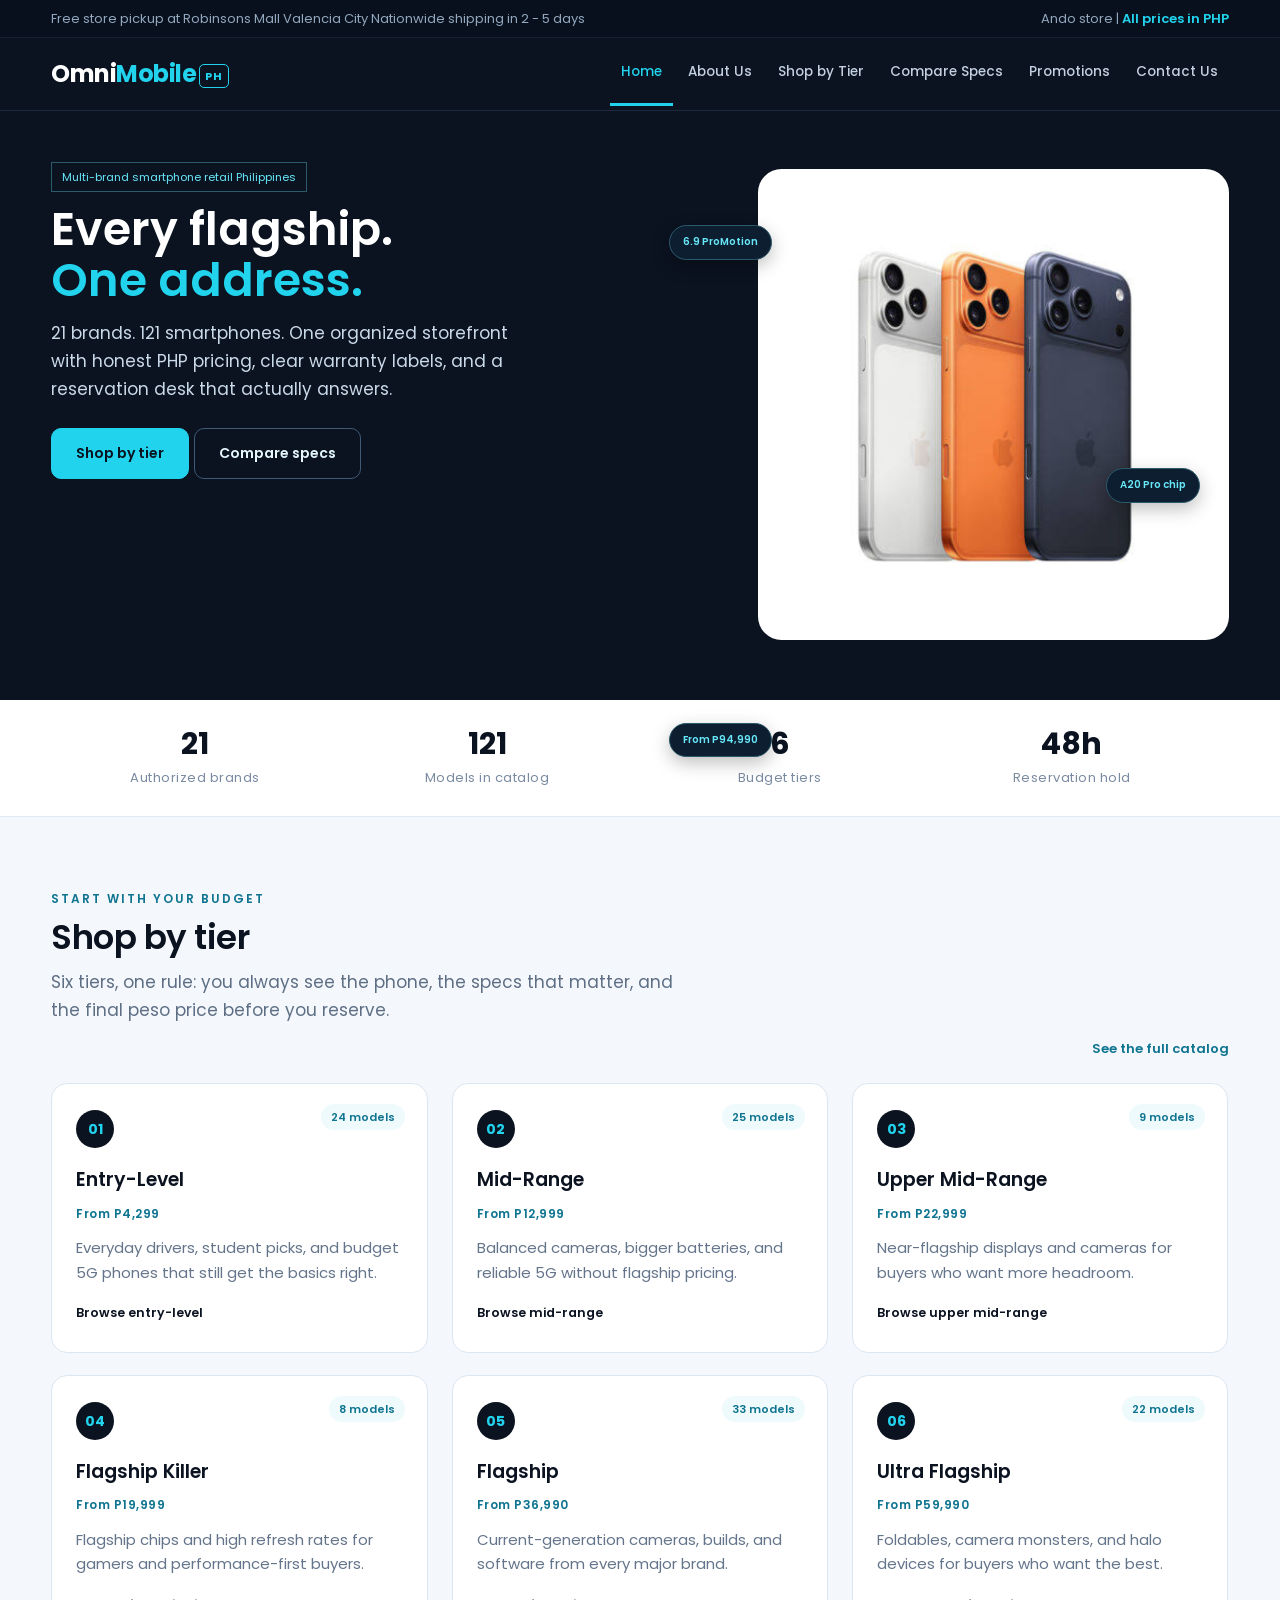
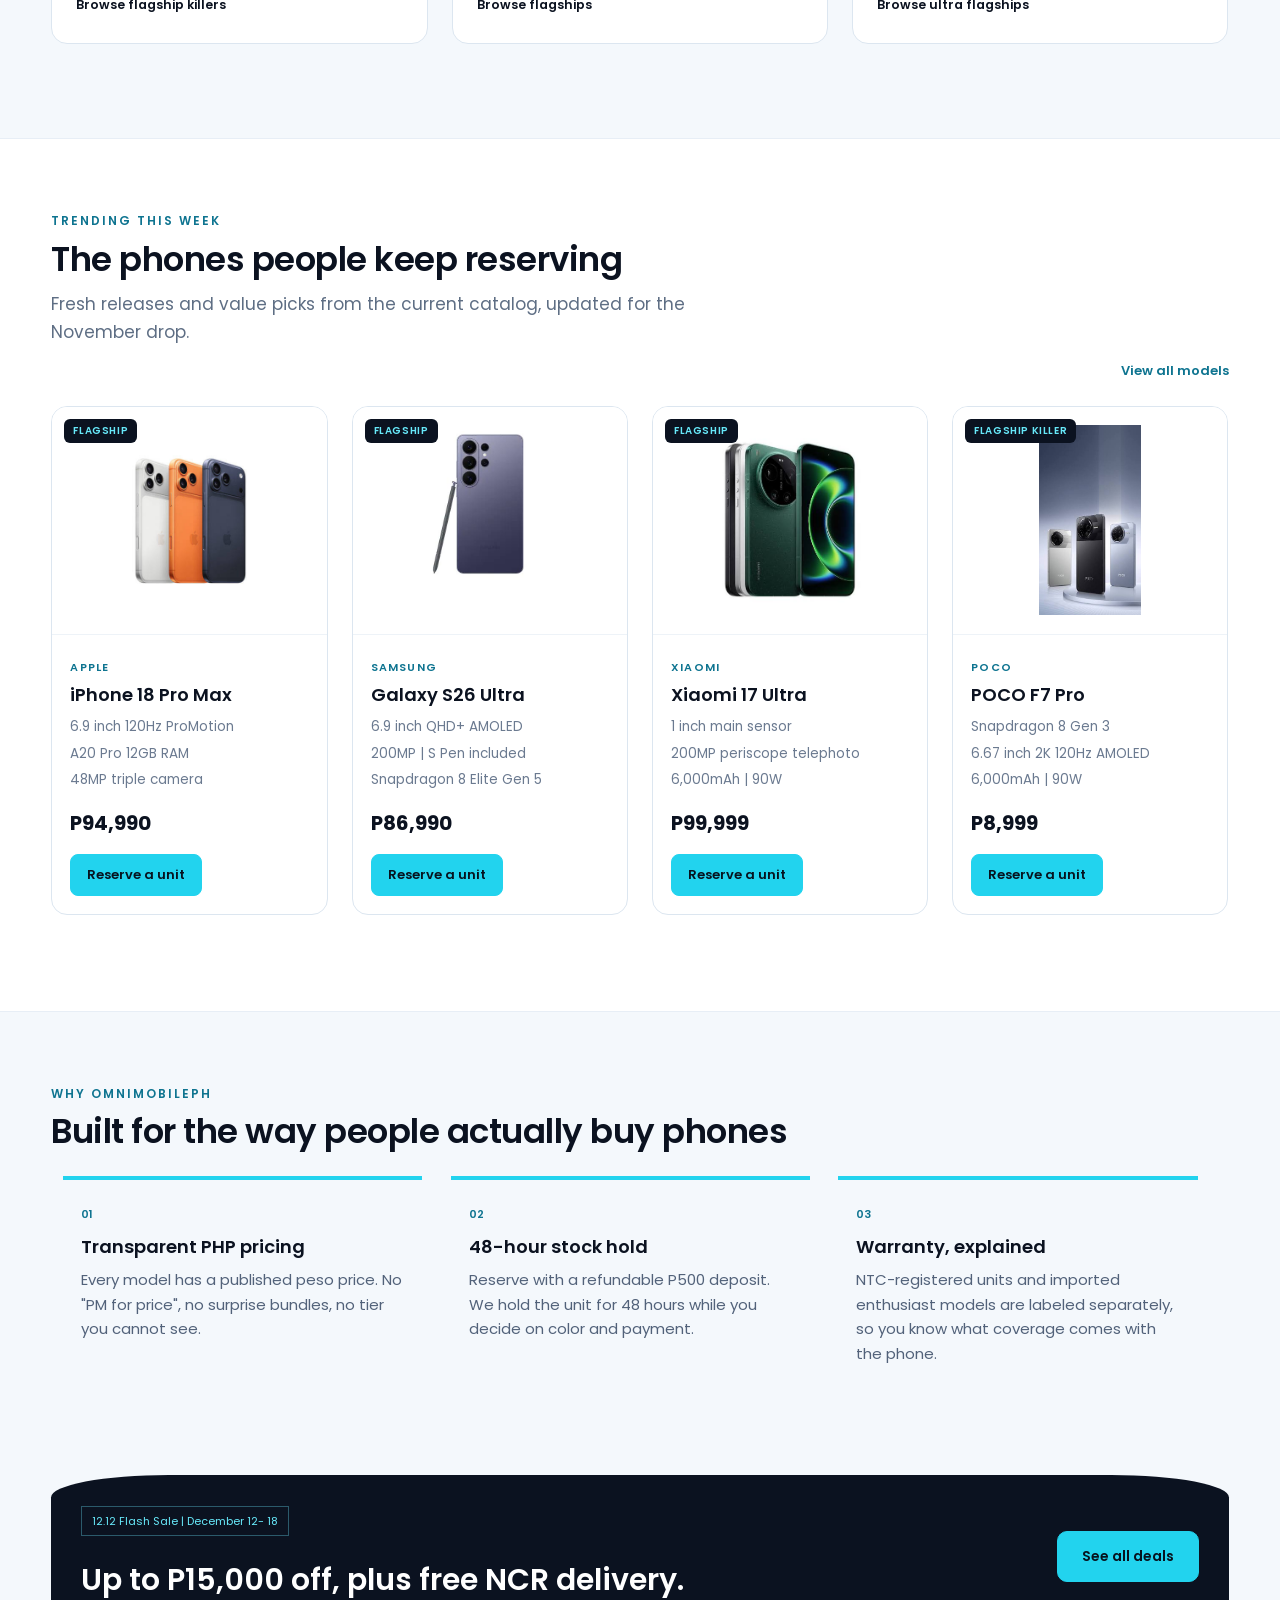
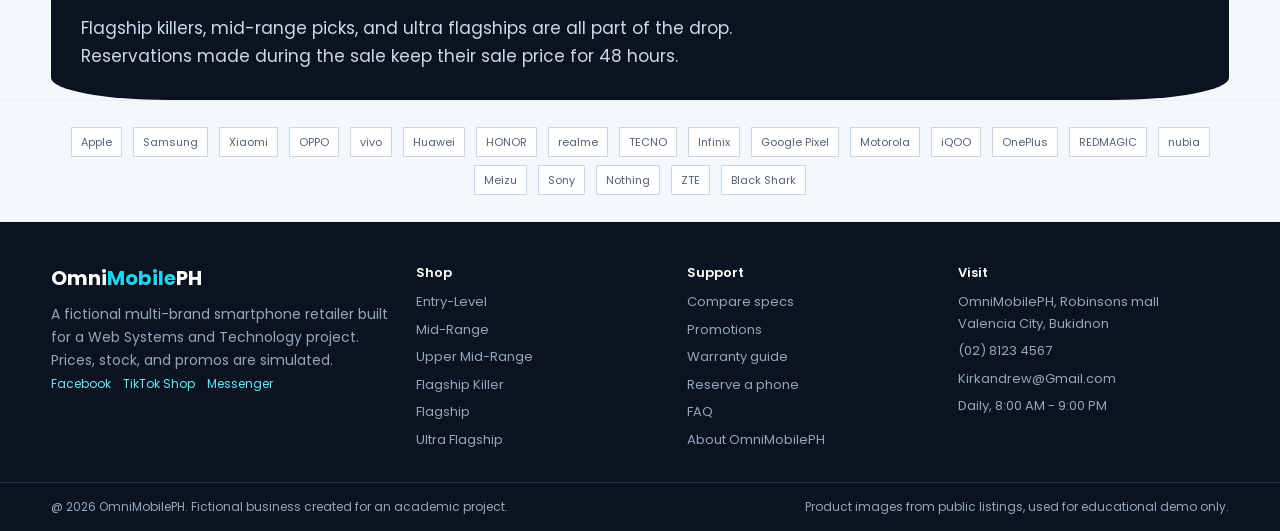
==== index.html @ 1a7b3cf6 "9th commit" ====
<!DOCTYPE html>
<html lang="en">
<head>
    <meta charset="utf-8">
    <meta name="viewport" content="width=device-width, initial-scale=1.0">
    <title>OmniMobilePH | Every flagship. One address.</title>
    <link rel="preconnect" href="https://fonts.googleapis.com">
    <link rel="preconnect" href="https://fonts.gstatic.com" crossorigin>
    <link rel="stylesheet" href="https://fonts.googleapis.com/css2?family=Poppins:wght@400;500;600;700&display=swap">
    <link rel="stylesheet" href="css/styles.css">
</head>
</html>

<div class="topbar">
    <div class ="container clearfix">
        <span class="left">Free store pickup at Robinsons Mall Valencia City Nationwide shipping in 2 - 5 days</span>
        <span class="right">Ando store | <strong>All prices in PHP</strong></span>
    </div>
</div>

<header class="site-header">
    <div class="container clearfix">
        <a class="logo" href="index.html">Omni<span class="omni">Mobile</span><span class="ph">PH</span></a>
        <nav class="main-nav">
            <a class="active" href="index.html">Home</a>
            <a href="about.html">About Us</a>
            <a href="shop.html">Shop by Tier</a>
            <a href="compare.html">Compare Specs</a>
            <a href="promotions.html">Promotions</a>
            <a href="contact.html">Contact Us</a>
        </nav>
    </div>
</header>

<main>
    <!-- hero -->
    <section class="hero">
        <div class="container clearfix">
            <div class="hero-copy">
                <span class="eyebrow">Multi-brand smartphone retail Philippines</span>
                <h1>Every flagship.<br><span>One address.</span></h1>
                <p>
                    21 brands. 121 smartphones. One organized storefront with honest PHP pricing,
                    clear warranty labels, and a reservation desk that actually answers.
                </p>
                <div class="hero-actions">
                    <a class="btn" href="shop.html">Shop by tier</a>
                    <a class="btn btn-ghost" href="compare.html">Compare specs</a>
                </div>
            </div>
            <div class="hero-visual">
                <span class="spec-pill pill-1">6.9 ProMotion</span>
                <span class="spec-pill pill-2">A20 Pro chip</span>
                <span class="spec-pill pill-3">From P94,990</span>
                <img src="images/iphone-18-pro-max.jpg" alt="iPhone 18 Pro Max in silver, cosmic orange, and deep blue">
            </div>
        </div>
    </section>
    <!-- stats-->
    <div class="stats">
        <div class="container clearfix">
            <div class="stat"><strong>21</strong><span>Authorized brands</span></div>
            <div class="stat"><strong>121</strong><span>Models in catalog</span></div>
            <div class="stat"><strong>6</strong><span>Budget tiers</span></div>
            <div class="stat"><strong>48h</strong><span>Reservation hold</span></div>
        </div>
    </div>

    <!--section-->
    <section class="section">
        <div class="container">
            <div class="section-head clearfix">
                <span class="kicker">Start with your budget</span>
                <h2>Shop by tier</h2>
                <p>Six tiers, one rule: you always see the phone, the specs that matter, and the final peso price before you reserve.</p>
                <a class="head-link" href="shop.html">See the full catalog</a>
            </div>

            <div class="tier-grid">
                <div class="tier-card">
                    <span class="tier-count">24 models</span>
                    <span class="tier-dot">01</span>
                    <h3>Entry-Level</h3>
                    <span class="tier-range">From P4,299</span>
                    <p>Everyday drivers, student picks, and budget 5G phones that still get the basics right.</p>
                    <a class="tier-link" href="shop.html#entry">Browse entry-level</a>
                </div>
                <div class="tier-card">
                    <span class="tier-count">25 models</span>
                    <span class="tier-dot">02</span>
                    <h3>Mid-Range</h3>
                    <span class="tier-range">From P12,999</span>
                    <p>Balanced cameras, bigger batteries, and reliable 5G without flagship pricing.</p>
                    <a class="tier-link" href="shop.html#mid">Browse mid-range</a>
                </div>
                <div class="tier-card">
                    <span class="tier-count">9 models</span>
                    <span class="tier-dot">03</span>
                    <h3>Upper Mid-Range</h3>
                    <span class="tier-range">From P22,999</span>
                    <p>Near-flagship displays and cameras for buyers who want more headroom.</p>
                    <a class="tier-link" href="shop.html#upper">Browse upper mid-range</a>
                </div>
                <div class="tier-card">
                    <span class="tier-count">8 models</span>
                    <span class="tier-dot">04</span>
                    <h3>Flagship Killer</h3>
                    <span class="tier-range">From P19,999</span>
                    <p>Flagship chips and high refresh rates for gamers and performance-first buyers.</p>
                    <a class="tier-link" href="shop.html#killer">Browse flagship killers</a>
                </div>
                <div class="tier-card">
                    <span class="tier-count">33 models</span>
                    <span class="tier-dot">05</span>
                    <h3>Flagship</h3>
                    <span class="tier-range">From P36,990</span>
                    <p>Current-generation cameras, builds, and software from every major brand.</p>
                    <a class="tier-link" href="shop.html#flagship">Browse flagships</a>
                </div>
                <div class="tier-card">
                    <span class="tier-count">22 models</span>
                    <span class="tier-dot">06</span>
                    <h3>Ultra Flagship</h3>
                    <span class="tier-range">From P59,990</span>
                    <p>Foldables, camera monsters, and halo devices for buyers who want the best.</p>
                    <a class="tier-link" href="shop.html#ultra">Browse ultra flagships</a>
                </div>
            </div>
        </div>
    </section>
    <!--phones-->
    <section class="section section-alt">
        <div class="container">
            <div class="section-head clearfix">
                <span class="kicker">Trending this week</span>
                <h2>The phones people keep reserving</h2>
                <p>Fresh releases and value picks from the current catalog, updated for the November drop.</p>
                <a class="head-link" href="shop.html">View all models</a>
            </div>

            <div class="card-grid">
                <article class="phone-card">
                    <div class="phone-media">
                        <span class="badge">Flagship</span>
                        <img src="images/iphone-18-pro-max.jpg" alt="iPhone 18 Pro Max">
                    </div>
                    <div class="phone-body">
                        <span class="brand">Apple</span>
                        <h3>iPhone 18 Pro Max</h3>
                        <ul class="mini-specs">
                            <li>6.9 inch 120Hz ProMotion</li>
                            <li>A20 Pro 12GB RAM</li>
                            <li>48MP triple camera</li>
                        </ul>
                        <div class="price-row"><span class="price">P94,990</span></div>
                        <a class="btn btn-small" href="contact.html#reserve">Reserve a unit</a>
                    </div>
                </article>

                <article class="phone-card">
                    <div class="phone-media">
                        <span class="badge">Flagship</span>
                        <img src="images/galaxy-s26-ultra.jpg" alt="Samsung Galaxy S26 Ultra">
                    </div>
                    <div class="phone-body">
                        <span class="brand">Samsung</span>
                        <h3>Galaxy S26 Ultra</h3>
                        <ul class="mini-specs">
                            <li>6.9 inch QHD+ AMOLED</li>
                            <li>200MP | S Pen included</li>
                            <li>Snapdragon 8 Elite Gen 5</li>
                        </ul>
                        <div class="price-row"><span class="price">P86,990</span></div>
                        <a class="btn btn-small" href="contact.html#reserve">Reserve a unit</a>
                    </div>
                </article>

                <article class="phone-card">
                    <div class="phone-media">
                        <span class="badge">Flagship</span>
                        <img src="images/xiaomi-17-ultra.jpg" alt="Xiaomi 17 Ultra">
                    </div>
                    <div class="phone-body">
                        <span class="brand">Xiaomi</span>
                        <h3>Xiaomi 17 Ultra</h3>
                        <ul class="mini-specs">
                            <li>1 inch main sensor</li>
                            <li>200MP periscope telephoto</li>
                            <li>6,000mAh | 90W</li>
                        </ul>
                        <div class="price-row"><span class="price">P99,999</span></div>
                        <a class="btn btn-small" href="contact.html#reserve">Reserve a unit</a>
                    </div>
                </article>

                <article class="phone-card">
                    <div class="phone-media">
                        <span class="badge">Flagship Killer</span>
                        <img src="images/poco-f7-pro.jpg" alt="POCO F7 Pro">
                    </div>
                    <div class="phone-body">
                        <span class="brand">POCO</span>
                        <h3>POCO F7 Pro</h3>
                        <ul class="mini-specs">
                            <li>Snapdragon 8 Gen 3</li>
                            <li>6.67 inch 2K 120Hz AMOLED</li>
                            <li>6,000mAh | 90W</li>
                        </ul>
                        <div class="price-row"><span class="price">P8,999</span></div>
                        <a class="btn btn-small" href="contact.html#reserve">Reserve a unit</a>
                    </div>
                </article>
            </div>
        </div>
    </section>
    <!--why omni mobile-->
    <section class="section">
        <div class="container">
            <div class="section-head">
                <span class="kicker">Why OmniMobilePH</span>
                <h2>Built for the way people actually buy phones</h2>
            </div>
            <div class="clearfix">
                <div class="feature">
                    <span class="feature-num">01</span>
                    <h3>Transparent PHP pricing</h3>
                    <p>Every model has a published peso price. No "PM for price", no surprise bundles, no tier you cannot see.</p>
                </div>
                <div class="feature">
                    <span class="feature-num">02</span>
                    <h3>48-hour stock hold</h3>
                    <p>Reserve with a refundable P500 deposit. We hold the unit for 48 hours while you decide on color and payment.</p>
                </div>
                <div class="feature">
                    <span class="feature-num">03</span>
                    <h3>Warranty, explained</h3>
                    <p>NTC-registered units and imported enthusiast models are labeled separately, so you know what coverage comes with the phone.</p>
                </div>
            </div>
        </div>
    </section>
    <section class="section-tight">
        <div class="container">
            <div class="promo-banner clearfix">
                <div class="promo-copy">
                    <span class="eyebrow">12.12 Flash Sale | December 12- 18</span>
                    <h2>Up to P15,000 off, plus free NCR delivery.</h2>
                    <p>Flagship killers, mid-range picks, and ultra flagships are all part of the drop. Reservations made during the sale keep their sale price for 48 hours.</p>
                </div>
                <div class="promo-action">
                    <a class="btn" href="promotions.html">See all deals</a>
                </div>
            </div>
        </div>
    </section>
    <!--brand-->
    <div class="brand-strip">
        <div class="container">
            <span class="chip">Apple</span>
            <span class="chip">Samsung</span>
            <span class="chip">Xiaomi</span>
            <span class="chip">OPPO</span>
            <span class="chip">vivo</span>
            <span class="chip">Huawei</span>
            <span class="chip">HONOR</span>
            <span class="chip">realme</span>
            <span class="chip">TECNO</span>
            <span class="chip">Infinix</span>
            <span class="chip">Google Pixel</span>
            <span class="chip">Motorola</span>
            <span class="chip">iQOO</span>
            <span class="chip">OnePlus</span>
            <span class="chip">REDMAGIC</span>
            <span class="chip">nubia</span>
            <span class="chip">Meizu</span>
            <span class="chip">Sony</span>
            <span class="chip">Nothing</span>
            <span class="chip">ZTE</span>
            <span class="chip">Black Shark</span>
        </div>
    </div>
</main>
<!--footer-->
<footer class="site-footer">
    <div class="container">
        <div class="footer-col brand-col">
            <a class="footer-logo" href="index.html">Omni<span>Mobile</span>PH</a>
            <p>A fictional multi-brand smartphone retailer built for a Web Systems and Technology project. Prices, stock, and promos are simulated.</p>
            <div class="footer-social">
                <a href="#">Facebook</a>
                <a href="#">TikTok Shop</a>
                <a href="#">Messenger</a>
            </div>
        </div>
        <div class="footer-col">
            <h4>Shop</h4>
            <div class="footer-links">
                <a href="shop.html#entry">Entry-Level</a>
                <a href="shop.html#mid">Mid-Range</a>
                <a href="shop.html#upper">Upper Mid-Range</a>
                <a href="shop.html#killer">Flagship Killer</a>
                <a href="shop.html#flagship">Flagship</a>
                <a href="shop.html#ultra">Ultra Flagship</a>
            </div>
        </div>
        <div class="footer-col">
            <h4>Support</h4>
            <div class="footer-links">
                <a href="compare.html">Compare specs</a>
                <a href="promotions.html">Promotions</a>
                <a href="promotions.html#warranty">Warranty guide</a>
                <a href="contact.html#reserve">Reserve a phone</a>
                <a href="contact.html#faq">FAQ</a>
                <a href="about.html">About OmniMobilePH</a>
            </div>
        </div>
        <div class="footer-col">
            <h4>Visit</h4>
            <div class="footer-links">
                <a href="contact.html">OmniMobilePH, Robinsons mall Valencia City, Bukidnon</a>
                <a href="tel:+639102644699">(02) 8123 4567</a>
                <a href="mailto:Kirkandrew@Gmail.com">Kirkandrew@Gmail.com</a>
                <a href="contact.html">Daily, 8:00 AM - 9:00 PM</a>
            </div>
        </div>
        <div class="clearfix"></div>
    </div>
    <div class="footer-bottom">
        <div class="container clearfix">
            <span class="left">@ 2026 OmniMobilePH. Fictional business created for an academic project.</span>
            <span class="right">Product images from public listings, used for educational demo only.</span>
        </div>
    </div>
</footer>

</body>
</html>
---- css/styles.css ----
* {
    margin: 0;
    padding: 0;
    box-sizing: border-box;
    font-family: "Poppins", "Segoe UI", Arial, sans-serif;
}


html {
    scroll-behavior: smooth;
}

body {
    font-family: "Times New Roman", Times, Georgia, serif;
    font-size: 17px;
    line-height: 1.65;
    color: #52627A;
    background-color: #F4F8FC;
}

h1, h2, h3, h4 {
    font-family: "Poppins", Arial, sans-serif;
}

a {
    color: #0E7490;
    text-decoration: none;
}

img {
    display: block;
    max-width: 100%;
}

a:hover {
    text-decoration: underline;
}

ul, ol {
    list-style-position: inside;
}


/*============= Topbar*/

.topbar {
    background-color: #07101C;
    color: #93A7BE;
    font-size: 13px;
    padding: 8px 0;
    border-bottom: 1px solid #142033;
}

.topbar .left {
    float: left;
}

.topbar .right {
    float: right;
}

.topbar strong {
    color: #22D3EE;
    font-weight: 600;
}

.container {
    width: 92%;
    max-width: 1180px;
    margin: 0 auto;
}

.clearfix::after {
    content: "";
    display: block;
    clear: both;
    height: 0;
}

/*=========== Header*/
.site-header {
    background-color: #0B1220;
    border-bottom: 1px solid #1C2A3E;
    position: sticky;
    top: 0;
    z-index: 100;
}

.logo {
    float: left;
    padding: 16px 0;
    font-size: 24px;
    font-weight: 700;
    letter-spacing: -0.5px;
    color: #FFFFFF;
}

.logo:hover {
    text-decoration: none;
}

.logo .omni {
    color: #22D3EE;
}

.logo .ph {
    display: inline-block;
    margin-left: 3px;
    padding: 2px 5px;
    border: 1px solid #22D3EE;
    border-radius: 5px;
    color: #22D3EE;
    font-size: 11px;
    vertical-align: middle;
    letter-spacing: 1px;
}

.main-nav {
    float: right;
    font-size: 13.5px;
    font-weight: 500;
}

.main-nav a {
    display: inline-block;
    padding: 23px 11px 19px;
    color: #C3D0E0;
    border-bottom: 3px solid transparent;
}

.main-nav a:hover {
    color: #22D3EE;
    border-bottom-color: #22D3EE;
    text-decoration: none;
}

.main-nav a.active {
    color: #22D3EE;
    border-bottom-color: #22D3EE;
}

/*============= Buttons*/
.btn {
    display: inline-block;
    padding: 13px 24px;
    background-color: #22D3EE;
    border: 1px solid #22D3EE;
    border-radius: 10px;
    color: #07131F;
    font-size: 14px;
    font-weight: 600;
}

.btn:hover {
    background-color: #67E8F9;
    border-color: #67E8F9;
    text-decoration: none;
}

.btn-ghost {
    background-color: transparent;
    border-color: #3E5A74;
    color: #E4F7FC;
}

.btn-ghost:hover {
    background-color: rgba(34, 211, 238, 0.12);
    border-color: #22D3EE;
    color: #FFFFFF;
}

.btn-small {
    padding: 9px 16px;
    font-size: 13px;
    border-radius: 8px;
}

.btn-block {
    display: block;
    text-align: center;
}
/*============= Hero*/

.hero {
    padding: 50px 0 60px;
    background-color: #0B1220;
    color: #C9D9E8;
}

.hero-copy {
    float: left;
    width: 54%;
}

.eyebrow {
    display: inline-block;
    margin-bottom: 12px;
    padding: 5px 10px;
    border: 1px solid #2B5A6B;
    color: #67E8F9;
    font-family: "Poppins", Arial, sans-serif;
    font-size: 11px;
}

.hero h1 {
    margin: 0 0 14px;
    color: #FFFFFF;
    font-size: 46px;
    font-weight: 600;
    line-height: 1.1;
}

.hero h1 span {
    color: #22D3EE;
}

.hero p {
    max-width: 480px;
    margin: 0 0 24px;
    color: #C9D9E8;
    font-size: 17px;
}

.hero-visual {
    float: right;
    width: 40%;
    text-align: center;
}

.spec-pill {
    position: absolute;
    z-index: 3;
    display: inline-block;
    margin: 0 3px 8px;
    padding: 8px 13px;
    border: 1px solid #2B5A6B;
    border-radius: 20px;
    background-color: #0E1E31;
    font-weight: 600;
    color: #67E8F9;
    font-family: "Poppins", Arial, sans-serif;
    font-size: 10px;
    white-space: nowrap;
    box-shadow: 0 6px 18px rgba(0, 0, 0, 0.25);
}

.pill-1 {
    top: 25%;
    left: 52%;
}

.pill-2 {
    top: 52%;
    right: 6%;
}

.pill-3 {
    bottom: 15%;
    left: 52%;
}

.hero-visual img {
    display: block;
    width: 100%;
    margin-top: 8px;
    background-color: #FFFFFF;
    border-radius: 5%
}

/*========Stats */

.stats {
    background-color: #FFFFFF;
    border-bottom: 1px solid #E1E9F2;
}

.stat {
    display: inline-block;
    width: 24.4%;
    padding: 26px 0;
    text-align: center;
    vertical-align: top;
}

.stat strong {
    display: block;
    color: #0B1220;
    font-size: 30px;
    font-weight: 700;
    line-height: 1.2;
}

.stat span {
    font-size: 13px;
    color: #7A8AA0;
    letter-spacing: 0.5px;
}

/* Tier cards */

.tier-grid {
    font-size: 0;
    margin: 0 -1%;
}

.tier-card {
    display: inline-block;
    width: 31.33%;
    margin: 0 1% 22px;
    padding: 26px 24px;
    border: 1px solid #DCE6F0;
    border-radius: 16px;
    background-color: #FFFFFF;
    vertical-align: top;
    font-size: 16px;
    position: relative;
}

.tier-card:hover {
    border-color: #22D3EE;
    box-shadow: 0 14px 30px rgba(11, 18, 32, 0.08);
}

.tier-card .tier-count {
    position: absolute;
    top: 20px;
    right: 22px;
    padding: 4px 10px;
    border-radius: 20px;
    background-color: #EFFAFC;
    color: #0E7490;
    font-family: "Poppins", Arial, sans-serif;
    font-size: 11px;
    font-weight: 600;
}

.tier-card .tier-dot {
    display: inline-block;
    width: 38px;
    height: 38px;
    margin-bottom: 16px;
    border-radius: 50%;
    background-color: #0B1220;
    color: #22D3EE;
    font-family: "Poppins", Arial, sans-serif;
    font-size: 14px;
    font-weight: 700;
    line-height: 38px;
    text-align: center;
}

.tier-card h3 {
    color: #0B1220;
    font-size: 19px;
    font-weight: 600;
    margin-bottom: 4px;
}

.tier-card .tier-range {
    color: #0E7490;
    font-size: 12px;
    font-weight: 600;
    letter-spacing: 0.5px;
}

.tier-card p {
    margin: 10px 0 14px;
    font-size: 15px;
    color: #64748B;
}

.tier-card .tier-link {
    font-family: "Poppins", Arial, sans-serif;
    font-size: 12.5px;
    font-weight: 600;
    color: #0B1220;
}

.tier-card .tier-link:hover {
    color: #0E7490;
}


/* Sections */

.section {
    padding: 72px 0;
}

.section-alt {
    background-color: #FFFFFF;
    border-top: 1px solid #E7EEF6;
    border-bottom: 1px solid #E7EEF6;
}

.section-head {
    margin-bottom: 24px;
}

.kicker {
    display: block;
    margin-bottom: 8px;
    color: #0E7490;
    font-size: 12px;
    font-weight: 600;
    letter-spacing: 2px;
    text-transform: uppercase;
}

.section-head h2 {
    color: #0B1220;
    font-size: 34px;
    font-weight: 600;
    line-height: 1.2;
    letter-spacing: -0.5px;
}

.section-head p {
    max-width: 640px;
    margin-top: 10px;
    color: #5E6E84;
}

.section-head .head-link {
    float: right;
    margin-top: 14px;
    font-family: "Poppins", Arial, sans-serif;
    font-size: 13px;
    font-weight: 600;
}

/*====== Phone Cards*/

.card-grid {
    font-size: 0;
    margin: 0 -1%;
}

.phone-card:hover {
    border-color: #22D3EE;
    box-shadow: 0 16px 32px rgba(11, 18, 32, 0.09);
}

.phone-card {
    display: inline-block;
    width: 23%;
    margin: 0 1% 24px;
    border: 1px solid #DCE6F0;
    border-radius: 16px;
    background-color: #FFFFFF;
    vertical-align: top;
    font-size: 16px;
    overflow: hidden;
}

.phone-media {
    position: relative;
    height: 228px;
    padding: 18px;
    border-bottom: 1px solid #EEF3F8;
    background-color: #FFFFFF;
    text-align: center;
}

.phone-media img {
    width: auto;
    max-width: 100%;
    max-height: 190px;
    margin: 0 auto;
}

.badge {
    position: absolute;
    top: 12px;
    left: 12px;
    padding: 4px 9px;
    border-radius: 6px;
    background-color: #0B1220;
    color: #67E8F9;
    font-size: 10px;
    font-weight: 600;
    letter-spacing: 0.6px;
    text-transform: uppercase;
}

.phone-body {
    padding: 18px;
}

.phone-body .brand {
    color: #0E7490;
    font-size: 11px;
    font-weight: 600;
    letter-spacing: 1.2px;
    text-transform: uppercase;
}

.phone-body h3 {
    margin: 4px 0 8px;
    color: #0B1220;
    font-size: 18px;
    font-weight: 600;
    line-height: 1.3;
}

.mini-specs {
    margin-bottom: 14px;
    list-style: none;
    font-size: 13.5px;
    color: #6B7A90;
}

.mini-specs li {
    padding: 2px 0;
}

.price-row {
    margin-bottom: 14px;
}

.price {
    color: #0B1220;
    font-size: 20px;
    font-weight: 700;
}

.old-price {
    margin-left: 6px;
    color: #97A5B7;
    font-family: "Poppins", Arial, sans-serif;
    font-size: 13px;
    text-decoration: line-through;
}

.shop-grid .phone-card {
    width: 31.33%;
}

/* Features */

.feature {
    display: inline-block;
    width: 30.5%;
    margin: 0 1% 18px;
    padding: 18px;
    border-top: 4px solid #22D3EE;
    background-color: #F4F8FC;
    vertical-align: top;
}

.feature-num {
    color: #0E7490;
    font-family: "Poppins", Arial, sans-serif;
    font-size: 11px;
    font-weight: 600;
}

.feature h3 {
    margin: 6px 0;
    color: #0B1220;
    font-size: 18px;
    font-weight: 600;
}

.feature p {
    margin: 0;
    color: #52627A;
    font-size: 15px;
}

/* Promo banner */

.promo-banner {
    padding: 30px;
    background-color: #0B1220;
    color: #C9D9E8;
    border-radius: 10%;
}

.promo-copy {
    float: left;
    width: 68%;
}

.promo-copy h2 {
    margin: 8px 0;
    color: #FFFFFF;
    font-size: 30px;
    font-weight: 600;
}

.promo-copy p {
    margin: 0;
    color: #C9D9E8;
}

.promo-action {
    float: right;
    width: 28%;
    padding-top: 26px;
    text-align: right;
}

/* Brand strip */

.brand-strip {
    padding: 22px 0;
    background-color: #F4F8FC;
    border-top: 1px solid #E7EEF6;
    border-bottom: 1px solid #E7EEF6;
    text-align: center;
}

.chip {
    display: inline-block;
    margin: 4px 3px;
    padding: 5px 9px;
    border: 1px solid #C9D6E4;
    background-color: #FFFFFF;
    color: #52627A;
    font-family: "Poppins", Arial, sans-serif;
    font-size: 11px;
}

/* Footer */

.site-footer {
    padding-top: 40px;
    background-color: #0B1220;
    color: #93A7BE;
    font-size: 14px;
}

.footer-col {
    float: left;
    width: 23%;
    padding-right: 20px;
    margin-bottom: 26px;
}

.footer-col.brand-col {
    width: 31%;
}

.footer-logo {
    display: inline-block;
    margin-bottom: 8px;
    color: #FFFFFF;
    font-family: "Poppins", Arial, sans-serif;
    font-size: 20px;
    font-weight: 700;
}

.footer-logo span {
    color: #22D3EE;
}

.footer-col h4 {
    margin: 0 0 8px;
    color: #FFFFFF;
    font-size: 13px;
    font-weight: 600;
}

.footer-links a {
    display: block;
    margin-bottom: 6px;
    color: #93A7BE;
    font-size: 13px;
}

.footer-links a:hover {
    color: #22D3EE;
}

.footer-social a {
    display: inline-block;
    margin-right: 8px;
    color: #67E8F9;
    font-size: 12px;
}

.footer-social a:hover {
    color: #22D3EE;
}

.footer-bottom {
    clear: both;
    padding: 14px 0;
    border-top: 1px solid #22344A;
    font-size: 12px;
}

.footer-bottom .left {
    float: left;
}

.footer-bottom .right {
    float: right;
}
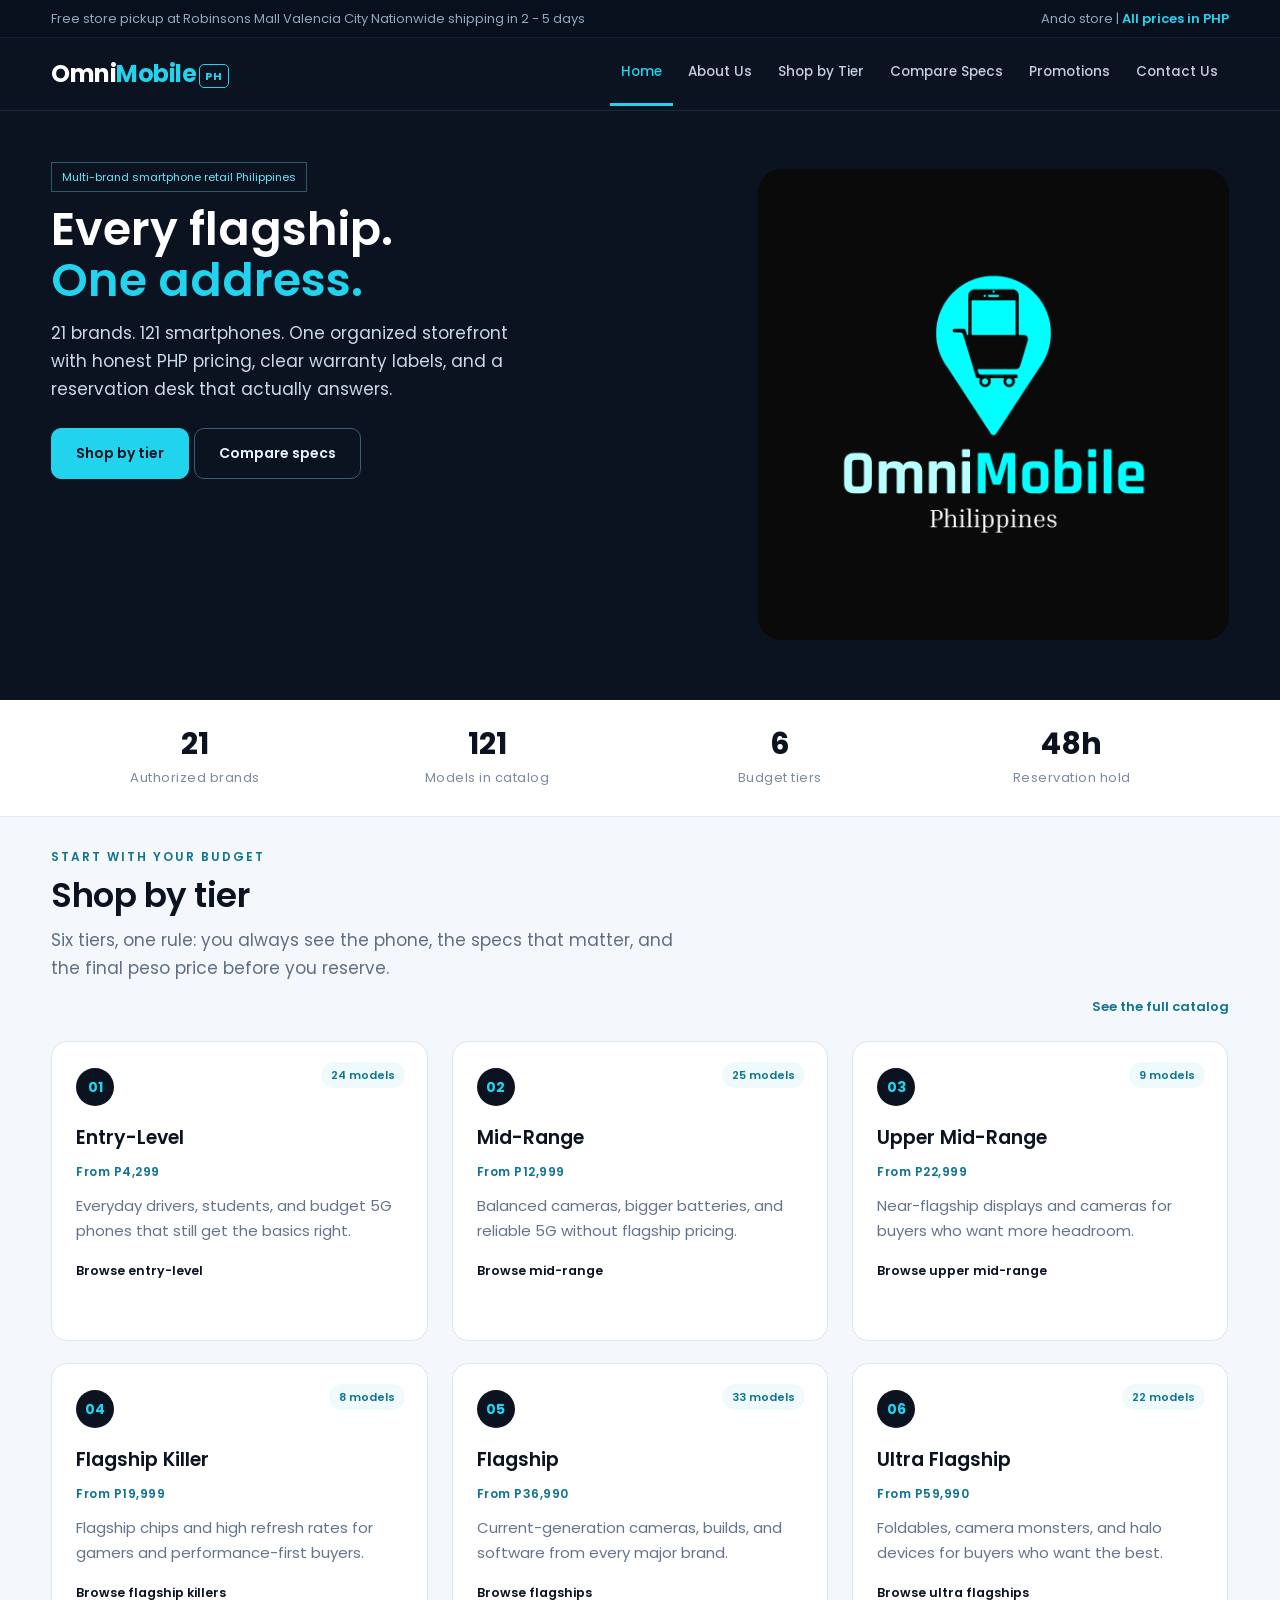
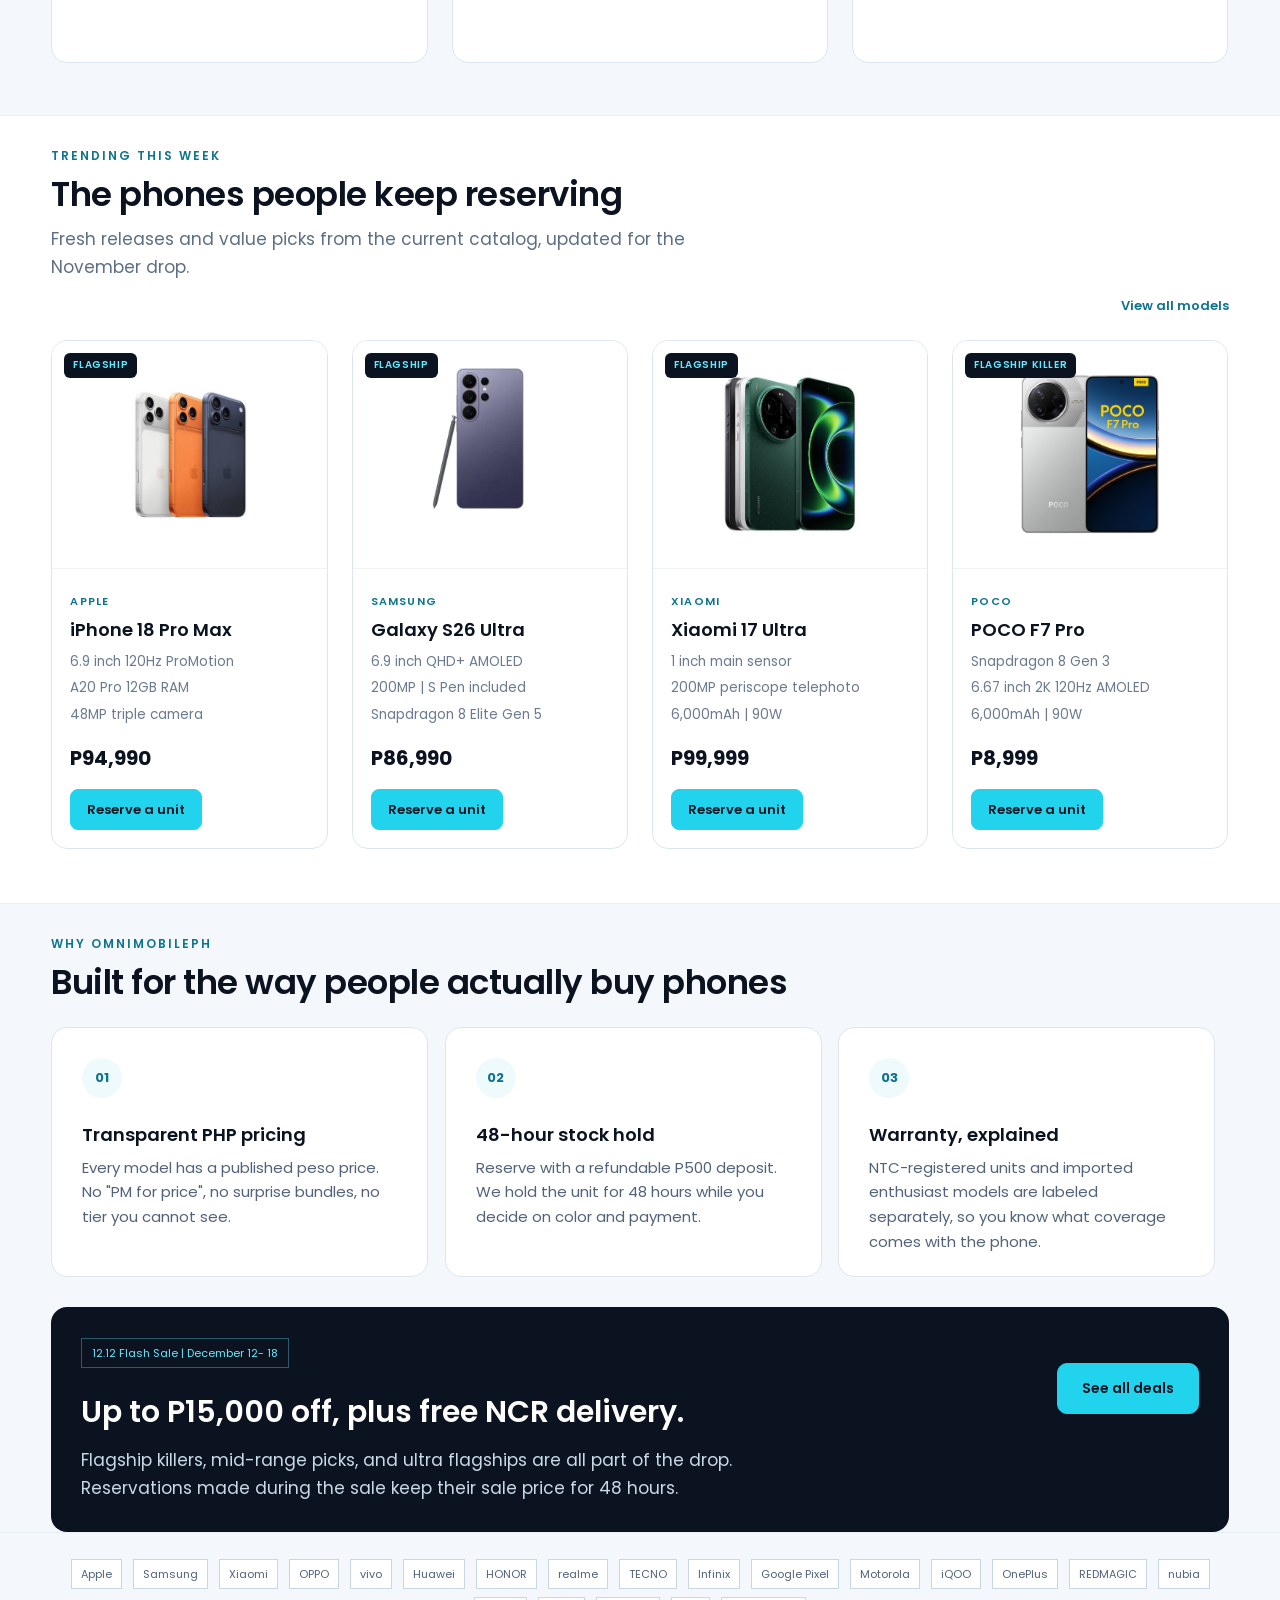
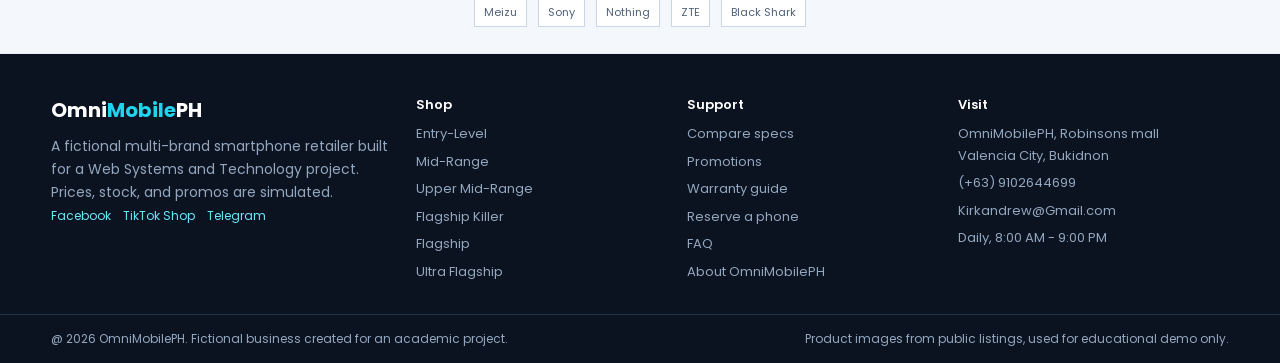
==== commit d6b2d46f: "12th commit (POLISH, ADD ONS, @MEDIA)" ====
--- a/index.html
+++ b/index.html
@@ -11,12 +11,16 @@
 </head>
 </html>
 
+<!--tobar-->
+
 <div class="topbar">
     <div class ="container clearfix">
         <span class="left">Free store pickup at Robinsons Mall Valencia City Nationwide shipping in 2 - 5 days</span>
         <span class="right">Ando store | <strong>All prices in PHP</strong></span>
     </div>
 </div>
+
+<!--header nav-->
 
 <header class="site-header">
     <div class="container clearfix">
@@ -49,10 +53,7 @@
                 </div>
             </div>
             <div class="hero-visual">
-                <span class="spec-pill pill-1">6.9 ProMotion</span>
-                <span class="spec-pill pill-2">A20 Pro chip</span>
-                <span class="spec-pill pill-3">From P94,990</span>
-                <img src="images/iphone-18-pro-max.jpg" alt="iPhone 18 Pro Max in silver, cosmic orange, and deep blue">
+                <img src="images/Smarthphone-Hub.png" alt="iPhone 18 Pro Max in silver, cosmic orange, and deep blue">
             </div>
         </div>
     </section>
@@ -82,7 +83,7 @@
                     <span class="tier-dot">01</span>
                     <h3>Entry-Level</h3>
                     <span class="tier-range">From P4,299</span>
-                    <p>Everyday drivers, student picks, and budget 5G phones that still get the basics right.</p>
+                    <p>Everyday drivers, students, and budget 5G phones that still get the basics right.</p>
                     <a class="tier-link" href="shop.html#entry">Browse entry-level</a>
                 </div>
                 <div class="tier-card">
@@ -196,7 +197,7 @@
                 <article class="phone-card">
                     <div class="phone-media">
                         <span class="badge">Flagship Killer</span>
-                        <img src="images/poco-f7-pro.jpg" alt="POCO F7 Pro">
+                        <img src="images/poco-f7-pro.png" alt="POCO F7 Pro">
                     </div>
                     <div class="phone-body">
                         <span class="brand">POCO</span>
@@ -213,7 +214,7 @@
             </div>
         </div>
     </section>
-    <!--why omni mobile-->
+    <!--why omni mobile??-->
     <section class="section">
         <div class="container">
             <div class="section-head">
@@ -253,7 +254,7 @@
             </div>
         </div>
     </section>
-    <!--brand-->
+    <!--phone brand-->
     <div class="brand-strip">
         <div class="container">
             <span class="chip">Apple</span>
@@ -287,9 +288,9 @@
             <a class="footer-logo" href="index.html">Omni<span>Mobile</span>PH</a>
             <p>A fictional multi-brand smartphone retailer built for a Web Systems and Technology project. Prices, stock, and promos are simulated.</p>
             <div class="footer-social">
-                <a href="#">Facebook</a>
-                <a href="#">TikTok Shop</a>
-                <a href="#">Messenger</a>
+                <a href="https://www.facebook.com/ryukirk18">Facebook</a>
+                <a href="https://www.tiktok.com/@ryu.kirky">TikTok Shop</a>
+                <a href="https://t.me/ryukirkk">Telegram</a>
             </div>
         </div>
         <div class="footer-col">
@@ -318,7 +319,7 @@
             <h4>Visit</h4>
             <div class="footer-links">
                 <a href="contact.html">OmniMobilePH, Robinsons mall Valencia City, Bukidnon</a>
-                <a href="tel:+639102644699">(02) 8123 4567</a>
+                <a href="tel:+639102644699">(+63) 9102644699</a>
                 <a href="mailto:Kirkandrew@Gmail.com">Kirkandrew@Gmail.com</a>
                 <a href="contact.html">Daily, 8:00 AM - 9:00 PM</a>
             </div>
--- a/css/styles.css
+++ b/css/styles.css
@@ -175,10 +175,6 @@
     border-radius: 8px;
 }
 
-.btn-block {
-    display: block;
-    text-align: center;
-}
 /*============= Hero*/
 
 .hero {
@@ -198,7 +194,6 @@
     padding: 5px 10px;
     border: 1px solid #2B5A6B;
     color: #67E8F9;
-    font-family: "Poppins", Arial, sans-serif;
     font-size: 11px;
 }
 
@@ -217,7 +212,6 @@
 .hero p {
     max-width: 480px;
     margin: 0 0 24px;
-    color: #C9D9E8;
     font-size: 17px;
 }
 
@@ -225,38 +219,6 @@
     float: right;
     width: 40%;
     text-align: center;
-}
-
-.spec-pill {
-    position: absolute;
-    z-index: 3;
-    display: inline-block;
-    margin: 0 3px 8px;
-    padding: 8px 13px;
-    border: 1px solid #2B5A6B;
-    border-radius: 20px;
-    background-color: #0E1E31;
-    font-weight: 600;
-    color: #67E8F9;
-    font-family: "Poppins", Arial, sans-serif;
-    font-size: 10px;
-    white-space: nowrap;
-    box-shadow: 0 6px 18px rgba(0, 0, 0, 0.25);
-}
-
-.pill-1 {
-    top: 25%;
-    left: 52%;
-}
-
-.pill-2 {
-    top: 52%;
-    right: 6%;
-}
-
-.pill-3 {
-    bottom: 15%;
-    left: 52%;
 }
 
 .hero-visual img {
@@ -264,7 +226,7 @@
     width: 100%;
     margin-top: 8px;
     background-color: #FFFFFF;
-    border-radius: 5%
+    border-radius: 5%;
 }
 
 /*========Stats */
@@ -306,6 +268,7 @@
 .tier-card {
     display: inline-block;
     width: 31.33%;
+    height: 300px;
     margin: 0 1% 22px;
     padding: 26px 24px;
     border: 1px solid #DCE6F0;
@@ -329,7 +292,6 @@
     border-radius: 20px;
     background-color: #EFFAFC;
     color: #0E7490;
-    font-family: "Poppins", Arial, sans-serif;
     font-size: 11px;
     font-weight: 600;
 }
@@ -384,7 +346,7 @@
 /* Sections */
 
 .section {
-    padding: 72px 0;
+    padding: 30px 0;
 }
 
 .section-alt {
@@ -524,35 +486,34 @@
     font-weight: 700;
 }
 
-.old-price {
-    margin-left: 6px;
-    color: #97A5B7;
+/* Features */
+
+.feature {
+    display: inline-block;
+    width: 32%;
+    height: 250px;
+    margin-right: 1%;
+    padding: 30px;
+    border: 1px solid #DCE6F0;
+    border-radius: 16px;
+    background-color: #FFFFFF;
+    vertical-align: top;
+    font-size: 16px;
+}
+
+.feature .feature-num {
+    display: inline-block;
+    width: 40px;
+    height: 40px;
+    margin-bottom: 16px;
+    border-radius: 50%;
+    background-color: #EFFAFC;
+    color: #0E7490;
     font-family: "Poppins", Arial, sans-serif;
     font-size: 13px;
-    text-decoration: line-through;
-}
-
-.shop-grid .phone-card {
-    width: 31.33%;
-}
-
-/* Features */
-
-.feature {
-    display: inline-block;
-    width: 30.5%;
-    margin: 0 1% 18px;
-    padding: 18px;
-    border-top: 4px solid #22D3EE;
-    background-color: #F4F8FC;
-    vertical-align: top;
-}
-
-.feature-num {
-    color: #0E7490;
-    font-family: "Poppins", Arial, sans-serif;
-    font-size: 11px;
-    font-weight: 600;
+    font-weight: 700;
+    line-height: 40px;
+    text-align: center;
 }
 
 .feature h3 {
@@ -574,7 +535,7 @@
     padding: 30px;
     background-color: #0B1220;
     color: #C9D9E8;
-    border-radius: 10%;
+    border-radius: 16px;
 }
 
 .promo-copy {
@@ -591,7 +552,6 @@
 
 .promo-copy p {
     margin: 0;
-    color: #C9D9E8;
 }
 
 .promo-action {
@@ -618,7 +578,6 @@
     border: 1px solid #C9D6E4;
     background-color: #FFFFFF;
     color: #52627A;
-    font-family: "Poppins", Arial, sans-serif;
     font-size: 11px;
 }
 
@@ -669,7 +628,8 @@
     font-size: 13px;
 }
 
-.footer-links a:hover {
+.footer-links a:hover,
+.footer-social a:hover {
     color: #22D3EE;
 }
 
@@ -678,10 +638,6 @@
     margin-right: 8px;
     color: #67E8F9;
     font-size: 12px;
-}
-
-.footer-social a:hover {
-    color: #22D3EE;
 }
 
 .footer-bottom {
@@ -697,4 +653,63 @@
 
 .footer-bottom .right {
     float: right;
+}
+
+/* to make website responsive to all devices */
+@media (max-width: 800px) {
+    .topbar .left, .topbar .right, .logo, .main-nav,
+    .hero-copy, .hero-visual, .feature, .promo-copy, 
+    .promo-action, .footer-col, .footer-col.brand-col,
+    .footer-bottom .left, .footer-bottom .right {
+        float: none;
+        width: 100%;
+        text-align: left;
+    }
+
+    .topbar .right {
+        margin-top: 2px;
+    }
+
+    .logo {
+        text-align: center;
+    }
+
+    .main-nav {
+        text-align: center;
+    }
+
+    .main-nav a {
+        padding: 10px 6px;
+        font-size: 12px;
+    }
+
+    .hero h1 {
+        font-size: 34px;
+    }
+
+    .hero-visual {
+        margin-top: 22px;
+        text-align: center;
+    }
+
+    .stat {
+        float: left;
+        width: 50%;
+        padding: 10px 0;
+    }
+
+    .tier-card,
+    .phone-card {
+        width: 100%;
+        margin: 0 0 16px;
+    }
+
+    .promo-action {
+        padding-top: 10px;
+        text-align: left;
+    }
+
+    .footer-bottom .right {
+        margin-top: 6px;
+    }
 }
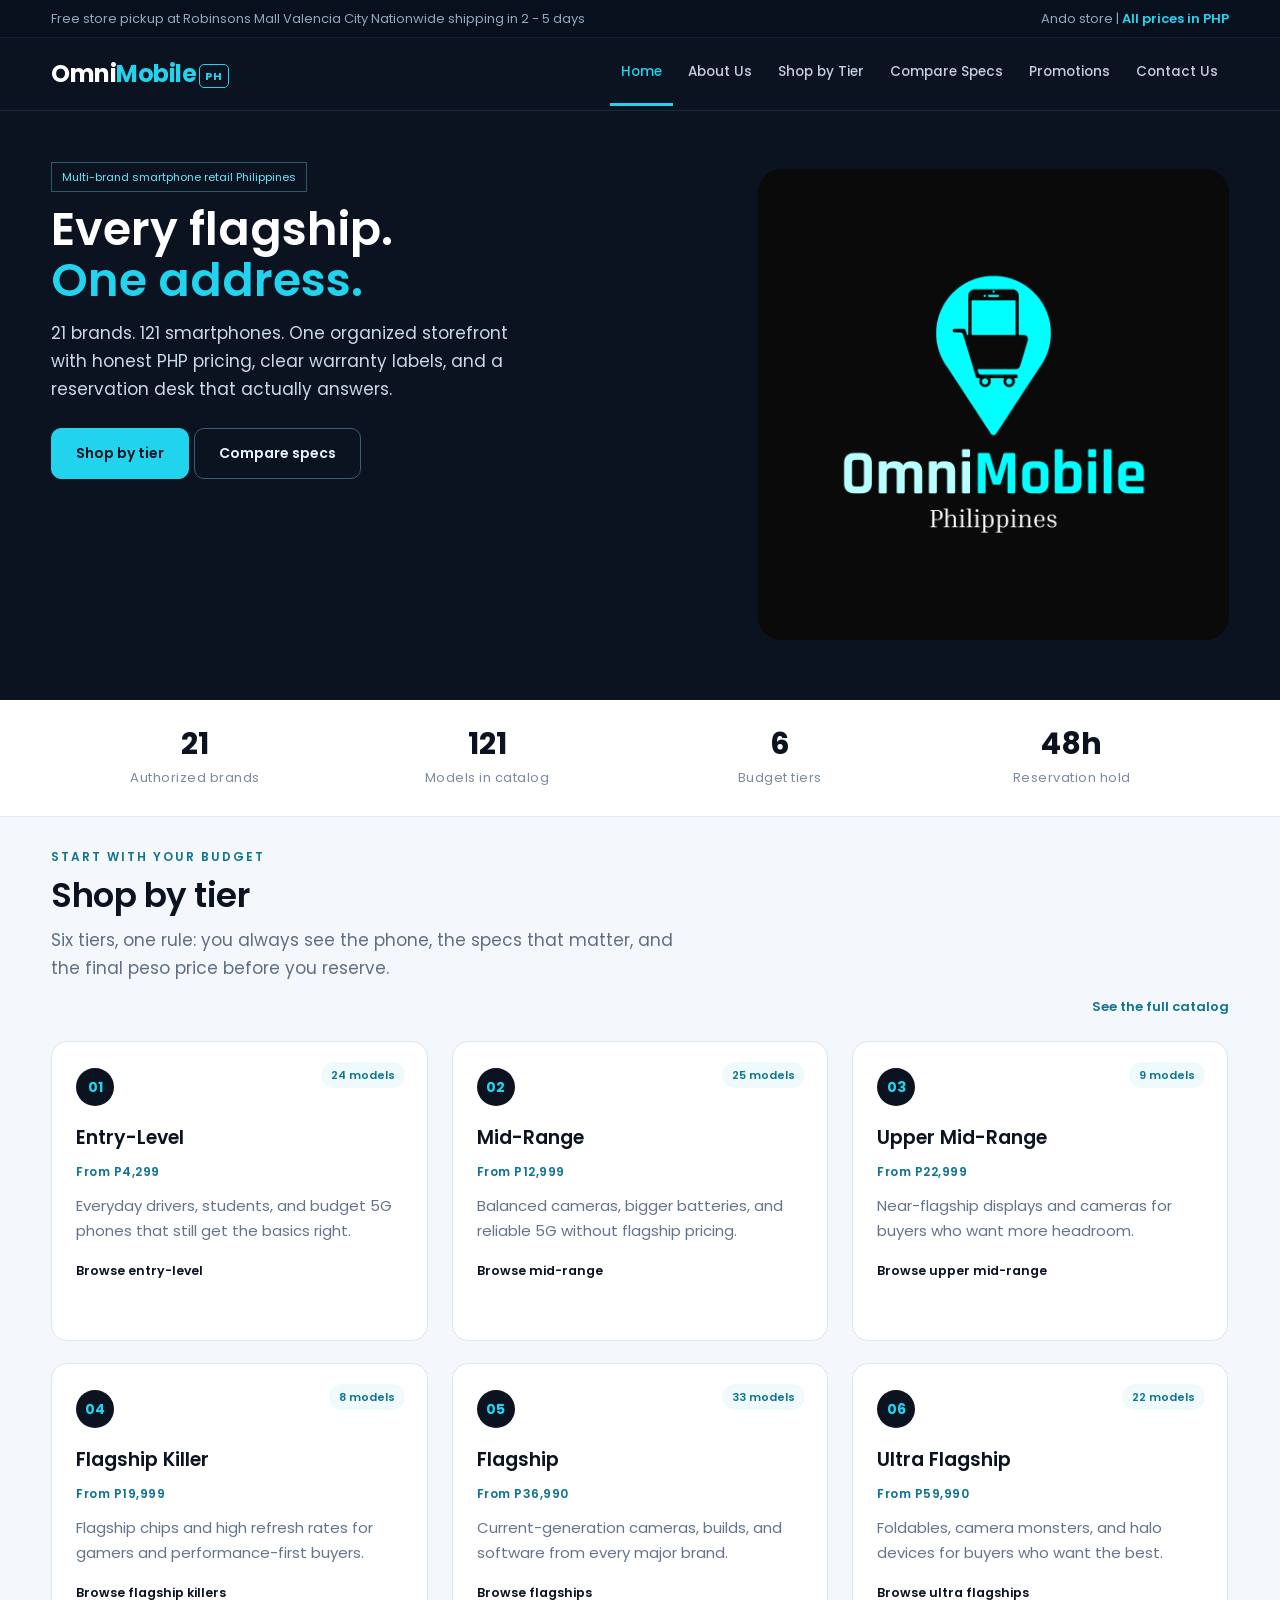
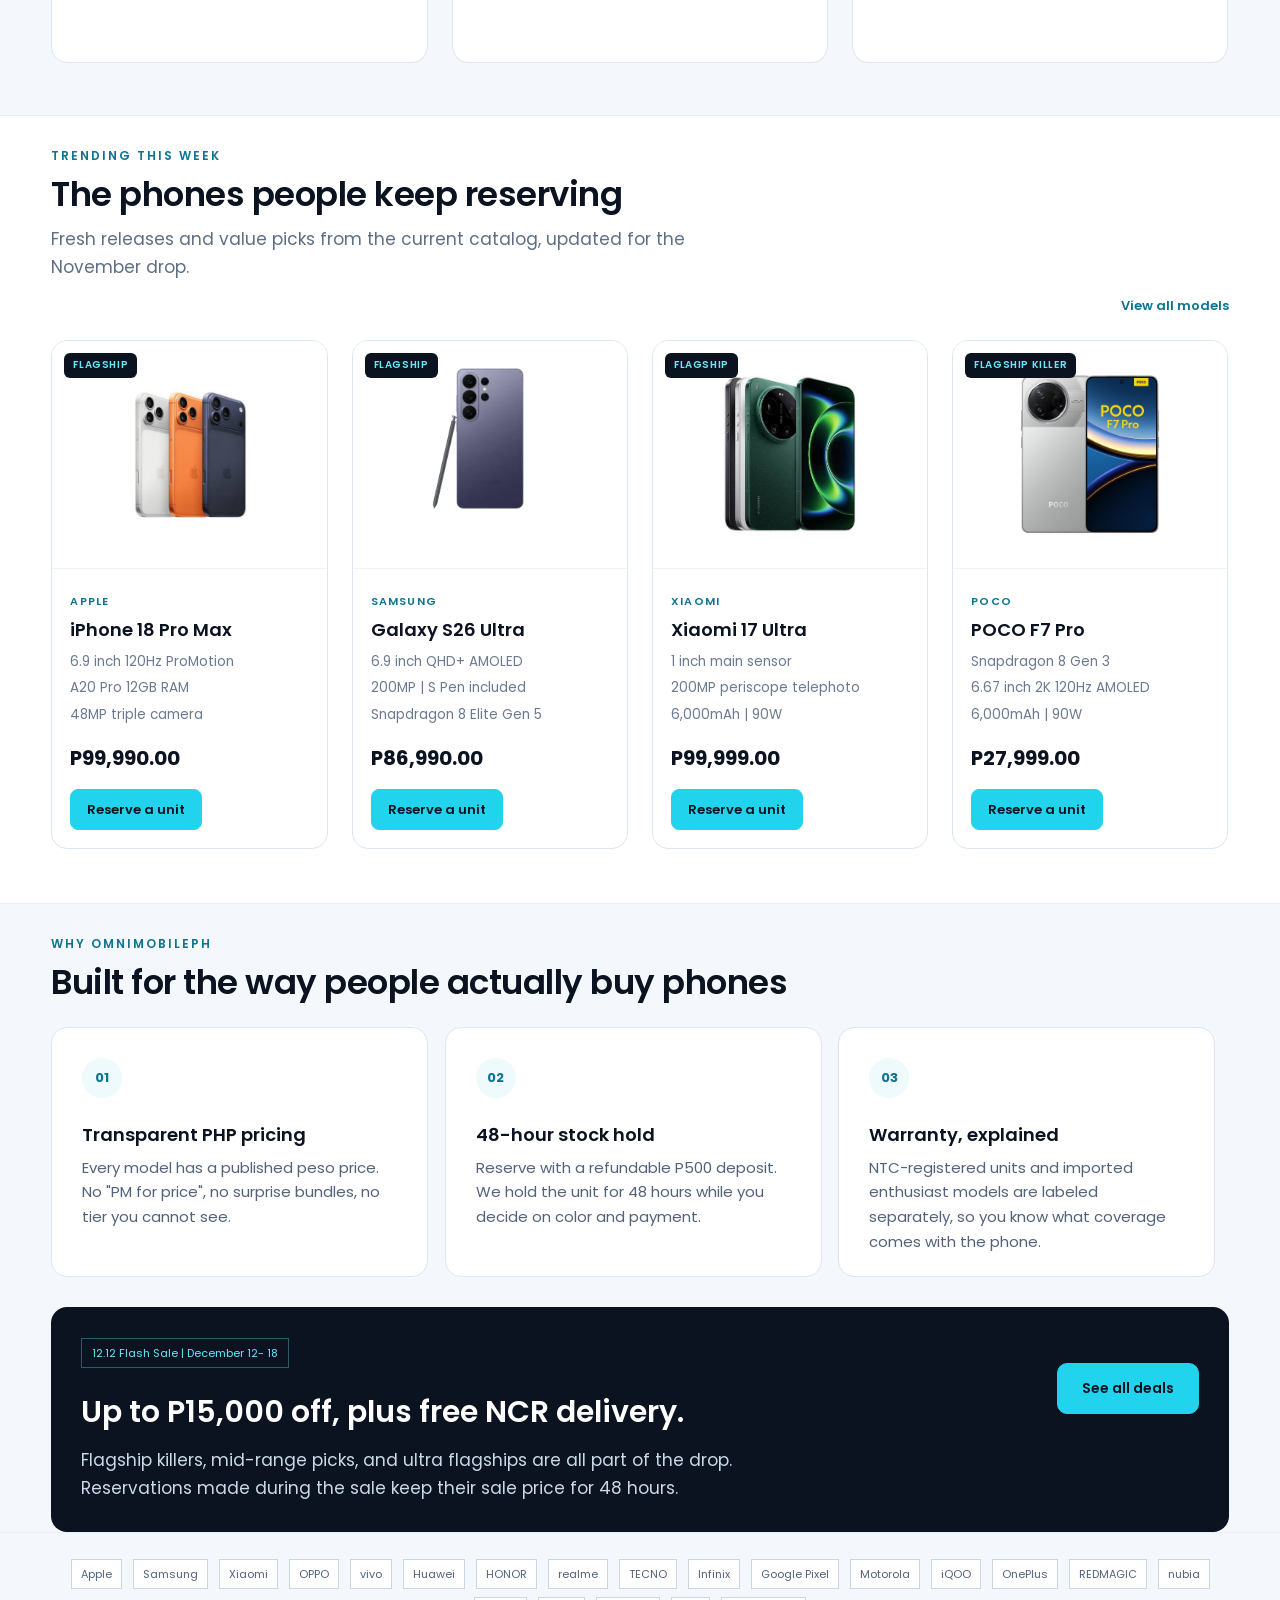
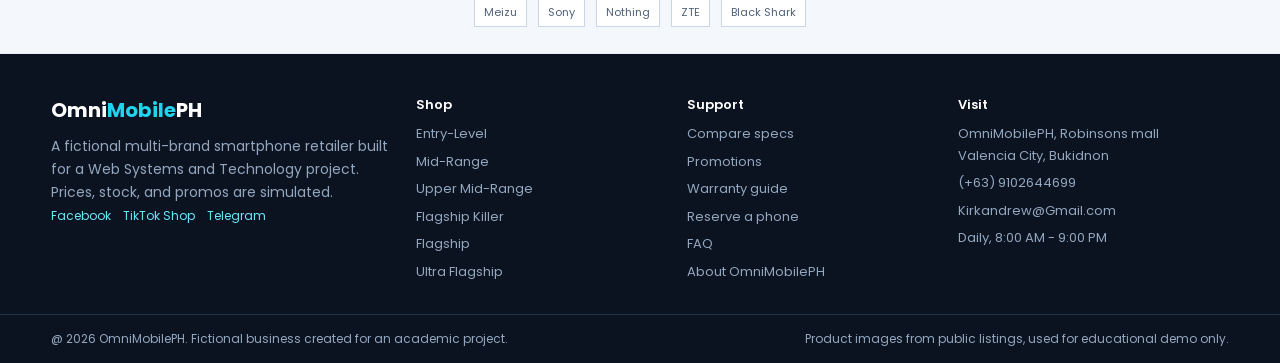
==== commit 902c86d0: "15th commit (price edit)" ====
--- a/index.html
+++ b/index.html
@@ -4,6 +4,7 @@
     <meta charset="utf-8">
     <meta name="viewport" content="width=device-width, initial-scale=1.0">
     <title>OmniMobilePH | Every flagship. One address.</title>
+    <link rel="icon" href="images/Smarthphone_Hub_icon.png">
     <link rel="preconnect" href="https://fonts.googleapis.com">
     <link rel="preconnect" href="https://fonts.gstatic.com" crossorigin>
     <link rel="stylesheet" href="https://fonts.googleapis.com/css2?family=Poppins:wght@400;500;600;700&display=swap">
@@ -43,10 +44,8 @@
             <div class="hero-copy">
                 <span class="eyebrow">Multi-brand smartphone retail Philippines</span>
                 <h1>Every flagship.<br><span>One address.</span></h1>
-                <p>
-                    21 brands. 121 smartphones. One organized storefront with honest PHP pricing,
-                    clear warranty labels, and a reservation desk that actually answers.
-                </p>
+                <p>21 brands. 121 smartphones. One organized storefront with honest PHP pricing,
+                    clear warranty labels, and a reservation desk that actually answers.</p>
                 <div class="hero-actions">
                     <a class="btn" href="shop.html">Shop by tier</a>
                     <a class="btn btn-ghost" href="compare.html">Compare specs</a>
@@ -84,7 +83,7 @@
                     <h3>Entry-Level</h3>
                     <span class="tier-range">From P4,299</span>
                     <p>Everyday drivers, students, and budget 5G phones that still get the basics right.</p>
-                    <a class="tier-link" href="shop.html#entry">Browse entry-level</a>
+                    <a class="tier-link" href="shop.html">Browse entry-level</a>
                 </div>
                 <div class="tier-card">
                     <span class="tier-count">25 models</span>
@@ -92,7 +91,7 @@
                     <h3>Mid-Range</h3>
                     <span class="tier-range">From P12,999</span>
                     <p>Balanced cameras, bigger batteries, and reliable 5G without flagship pricing.</p>
-                    <a class="tier-link" href="shop.html#mid">Browse mid-range</a>
+                    <a class="tier-link" href="shop.html">Browse mid-range</a>
                 </div>
                 <div class="tier-card">
                     <span class="tier-count">9 models</span>
@@ -100,7 +99,7 @@
                     <h3>Upper Mid-Range</h3>
                     <span class="tier-range">From P22,999</span>
                     <p>Near-flagship displays and cameras for buyers who want more headroom.</p>
-                    <a class="tier-link" href="shop.html#upper">Browse upper mid-range</a>
+                    <a class="tier-link" href="shop.html">Browse upper mid-range</a>
                 </div>
                 <div class="tier-card">
                     <span class="tier-count">8 models</span>
@@ -108,7 +107,7 @@
                     <h3>Flagship Killer</h3>
                     <span class="tier-range">From P19,999</span>
                     <p>Flagship chips and high refresh rates for gamers and performance-first buyers.</p>
-                    <a class="tier-link" href="shop.html#killer">Browse flagship killers</a>
+                    <a class="tier-link" href="shop.html">Browse flagship killers</a>
                 </div>
                 <div class="tier-card">
                     <span class="tier-count">33 models</span>
@@ -116,7 +115,7 @@
                     <h3>Flagship</h3>
                     <span class="tier-range">From P36,990</span>
                     <p>Current-generation cameras, builds, and software from every major brand.</p>
-                    <a class="tier-link" href="shop.html#flagship">Browse flagships</a>
+                    <a class="tier-link" href="shop.html">Browse flagships</a>
                 </div>
                 <div class="tier-card">
                     <span class="tier-count">22 models</span>
@@ -124,7 +123,7 @@
                     <h3>Ultra Flagship</h3>
                     <span class="tier-range">From P59,990</span>
                     <p>Foldables, camera monsters, and halo devices for buyers who want the best.</p>
-                    <a class="tier-link" href="shop.html#ultra">Browse ultra flagships</a>
+                    <a class="tier-link" href="shop.html">Browse ultra flagships</a>
                 </div>
             </div>
         </div>
@@ -153,8 +152,8 @@
                             <li>A20 Pro 12GB RAM</li>
                             <li>48MP triple camera</li>
                         </ul>
-                        <div class="price-row"><span class="price">P94,990</span></div>
-                        <a class="btn btn-small" href="contact.html#reserve">Reserve a unit</a>
+                        <div class="price-row"><span class="price">P99,990.00</span></div>
+                        <a class="btn btn-small" href="contact.html">Reserve a unit</a>
                     </div>
                 </article>
 
@@ -171,8 +170,8 @@
                             <li>200MP | S Pen included</li>
                             <li>Snapdragon 8 Elite Gen 5</li>
                         </ul>
-                        <div class="price-row"><span class="price">P86,990</span></div>
-                        <a class="btn btn-small" href="contact.html#reserve">Reserve a unit</a>
+                        <div class="price-row"><span class="price">P86,990.00</span></div>
+                        <a class="btn btn-small" href="contact.html">Reserve a unit</a>
                     </div>
                 </article>
 
@@ -189,8 +188,8 @@
                             <li>200MP periscope telephoto</li>
                             <li>6,000mAh | 90W</li>
                         </ul>
-                        <div class="price-row"><span class="price">P99,999</span></div>
-                        <a class="btn btn-small" href="contact.html#reserve">Reserve a unit</a>
+                        <div class="price-row"><span class="price">P99,999.00</span></div>
+                        <a class="btn btn-small" href="contact.html">Reserve a unit</a>
                     </div>
                 </article>
 
@@ -207,8 +206,8 @@
                             <li>6.67 inch 2K 120Hz AMOLED</li>
                             <li>6,000mAh | 90W</li>
                         </ul>
-                        <div class="price-row"><span class="price">P8,999</span></div>
-                        <a class="btn btn-small" href="contact.html#reserve">Reserve a unit</a>
+                        <div class="price-row"><span class="price">P27,999.00</span></div>
+                        <a class="btn btn-small" href="contact.html">Reserve a unit</a>
                     </div>
                 </article>
             </div>
@@ -296,12 +295,12 @@
         <div class="footer-col">
             <h4>Shop</h4>
             <div class="footer-links">
-                <a href="shop.html#entry">Entry-Level</a>
-                <a href="shop.html#mid">Mid-Range</a>
-                <a href="shop.html#upper">Upper Mid-Range</a>
-                <a href="shop.html#killer">Flagship Killer</a>
-                <a href="shop.html#flagship">Flagship</a>
-                <a href="shop.html#ultra">Ultra Flagship</a>
+                <a href="shop.html">Entry-Level</a>
+                <a href="shop.html">Mid-Range</a>
+                <a href="shop.html">Upper Mid-Range</a>
+                <a href="shop.html">Flagship Killer</a>
+                <a href="shop.html">Flagship</a>
+                <a href="shop.html">Ultra Flagship</a>
             </div>
         </div>
         <div class="footer-col">
@@ -309,9 +308,9 @@
             <div class="footer-links">
                 <a href="compare.html">Compare specs</a>
                 <a href="promotions.html">Promotions</a>
-                <a href="promotions.html#warranty">Warranty guide</a>
-                <a href="contact.html#reserve">Reserve a phone</a>
-                <a href="contact.html#faq">FAQ</a>
+                <a href="promotions.html">Warranty guide</a>
+                <a href="contact.html">Reserve a phone</a>
+                <a href="contact.html">FAQ</a>
                 <a href="about.html">About OmniMobilePH</a>
             </div>
         </div>
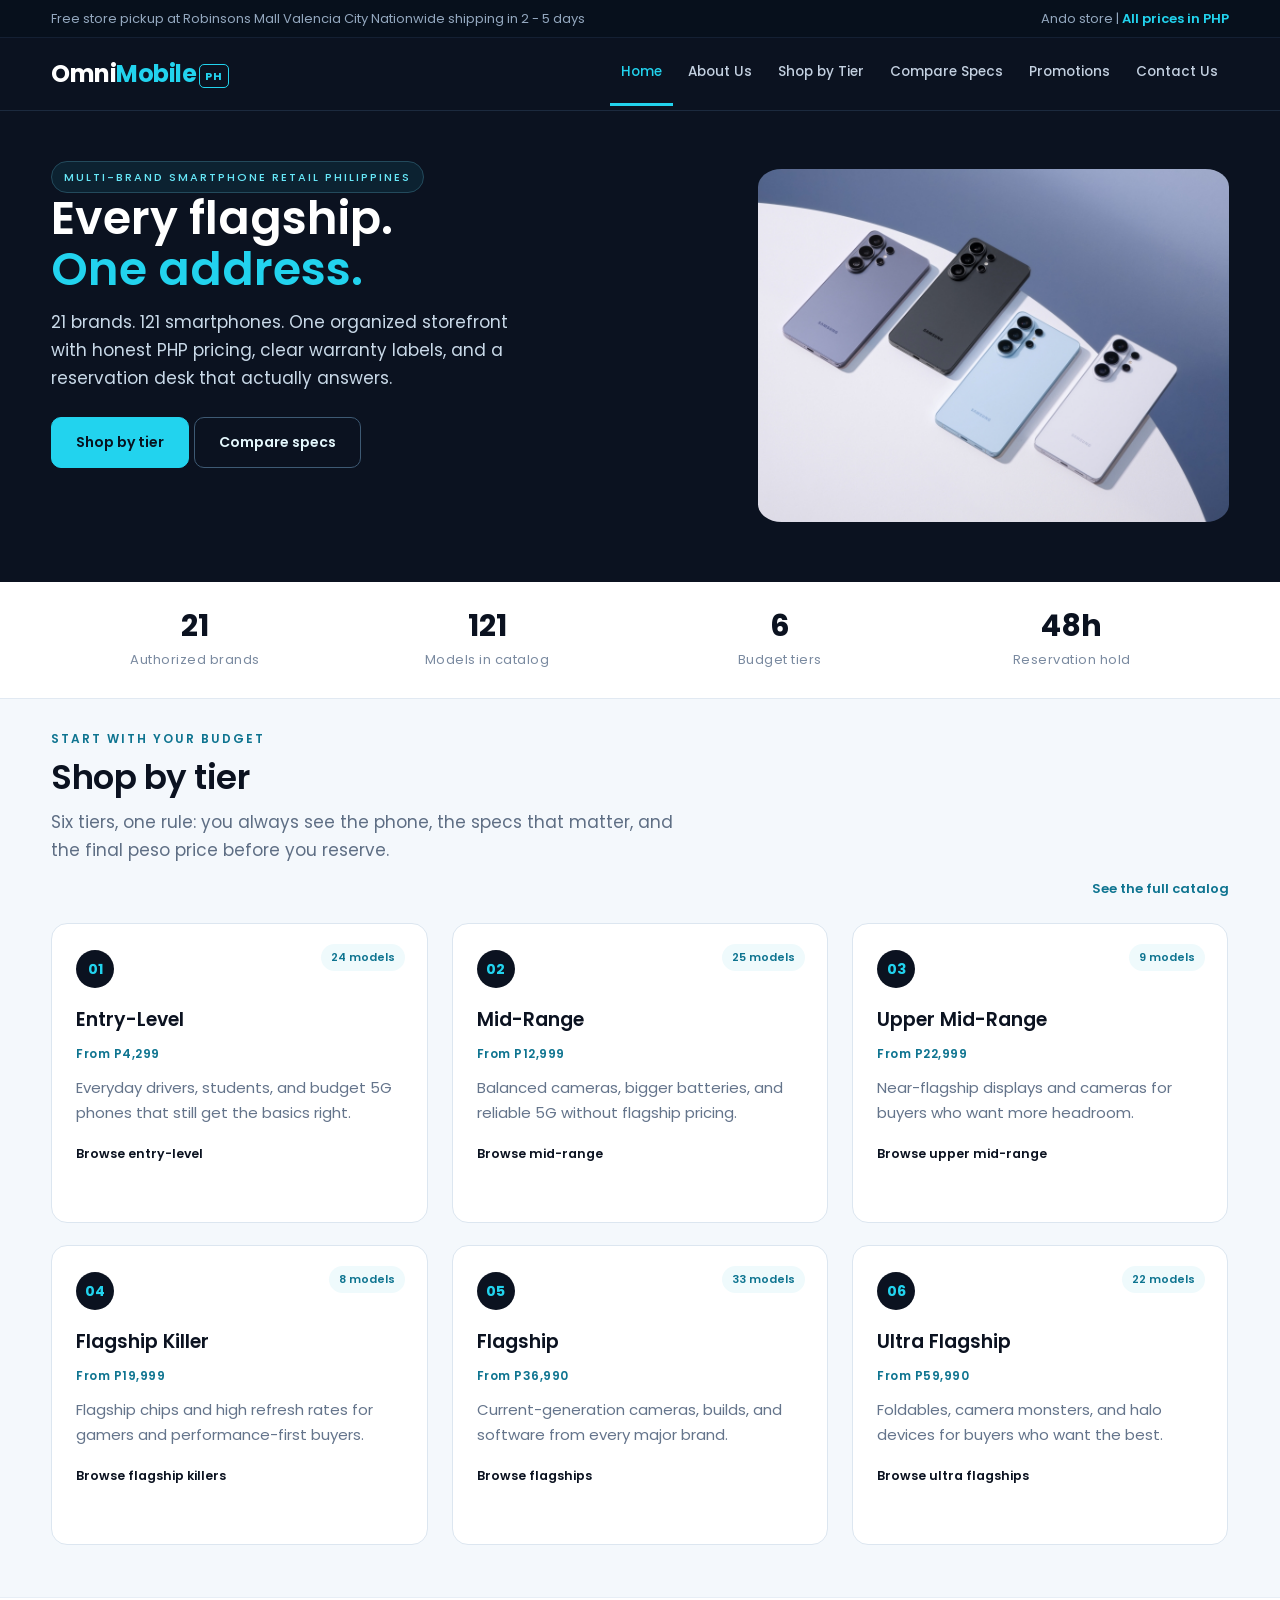
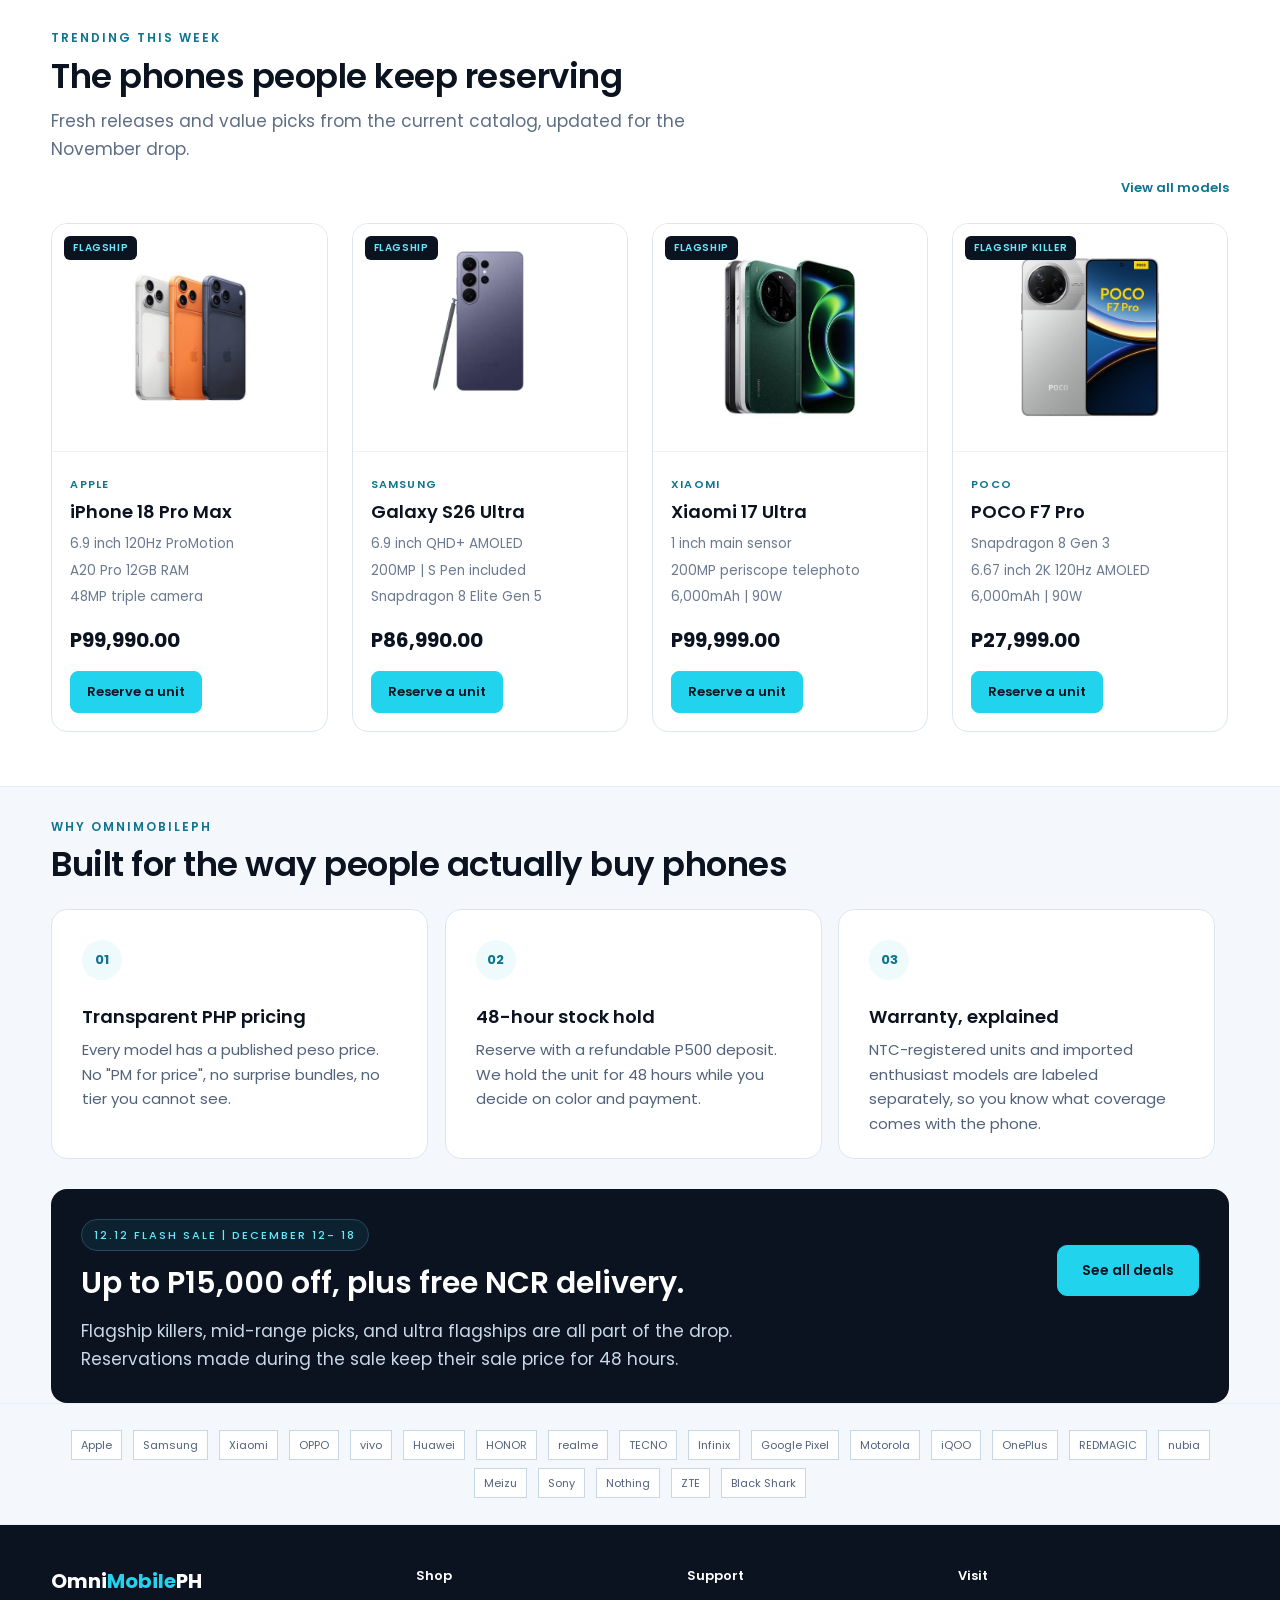
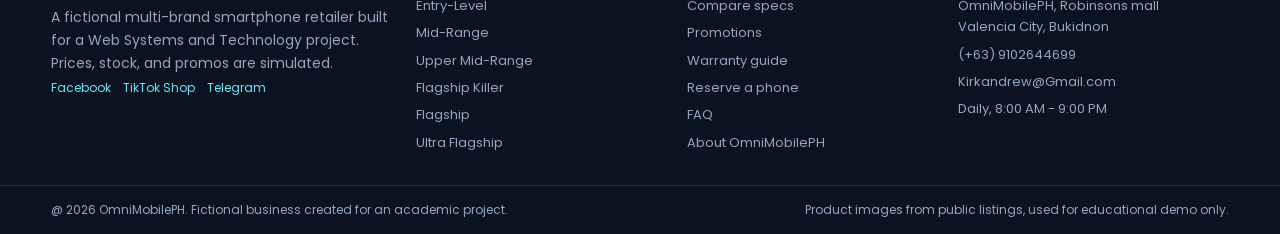
==== commit d04aceef: "16th commit (Polish, Change bg, add CSS TRY & ERROR, STARTED a few in About nav)" ====
--- a/index.html
+++ b/index.html
@@ -52,7 +52,7 @@
                 </div>
             </div>
             <div class="hero-visual">
-                <img src="images/Smarthphone-Hub.png" alt="iPhone 18 Pro Max in silver, cosmic orange, and deep blue">
+                <img src="images/bg.jpeg" alt="Samsung">
             </div>
         </div>
     </section>
--- a/css/styles.css
+++ b/css/styles.css
@@ -190,11 +190,15 @@
 
 .eyebrow {
     display: inline-block;
-    margin-bottom: 12px;
-    padding: 5px 10px;
-    border: 1px solid #2B5A6B;
+    padding: 6px 12px;
+    border: 1px solid #234A5C;
+    border-radius: 20px;
+    background-color: rgba(34, 211, 238, 0.08);
     color: #67E8F9;
     font-size: 11px;
+    font-weight: 500;
+    letter-spacing: 2px;
+    text-transform: uppercase;
 }
 
 .hero h1 {
@@ -655,61 +659,227 @@
     float: right;
 }
 
-/* to make website responsive to all devices */
-@media (max-width: 800px) {
-    .topbar .left, .topbar .right, .logo, .main-nav,
-    .hero-copy, .hero-visual, .feature, .promo-copy, 
-    .promo-action, .footer-col, .footer-col.brand-col,
+/* about us page-hero*/
+
+.page-hero {
+    padding: 58px 0 54px;
+    background-color: #0B1220;
+    color: #DCE8F4;
+    position: relative;
+    overflow: hidden;
+}
+
+.page-hero::before {
+    content: "";
+    position: absolute;
+    top: -160px;
+    right: 5%;
+    width: 420px;
+    height: 420px;
+    border-radius: 50%;
+}
+
+.page-hero .container {
+    position: relative;
+    z-index: 2;
+}
+
+.page-hero h1 {
+    margin: 12px 0 12px;
+    color: #FFFFFF;
+    font-size: 42px;
+    font-weight: 600;
+    line-height: 1.15;
+    letter-spacing: -0.6px;
+}
+/* About media sec*/
+.about-media {
+    float: left;
+    width: 46%;
+}
+
+.about-media img {
+    width: 100%;
+    border-radius: 18px;
+    border: 1px solid #DCE6F0;
+}
+
+.about-copy {
+    float: right;
+    width: 50%;
+}
+
+.about-copy h2 {
+    color: #0B1220;
+    font-size: 30px;
+    font-weight: 600;
+    line-height: 1.25;
+    margin-bottom: 14px;
+}
+
+.about-copy p {
+    margin-bottom: 12px;
+    color: #5E6E84;
+}
+
+.about-copy .btn {
+    margin-top: 10px;
+}
+
+/* Tablet */
+@media (max-width: 1024px) {
+    .main-nav a {
+        padding: 20px 8px;
+        font-size: 13px;
+    }
+
+    .hero h1 {
+        font-size: 38px;
+    }
+
+    .tier-card, .phone-card {
+        width: 48%;
+        height: auto;
+    }
+
+    .feature {
+        width: 48%;
+        height: auto;
+        margin-right: 1%;
+        margin-bottom: 16px;
+    }
+
+    .promo-copy, .promo-action {
+        float: none;
+        width: 100%;
+        text-align: left;
+    }
+
+    .promo-action {
+        padding-top: 16px;
+    }
+
+    .footer-col, .footer-col.brand-col {
+        width: 48%;
+    }
+}
+
+/* Mobile and Small Tablets */
+@media (max-width: 768px) {
+    .topbar .left, .topbar .right,
+    .logo, .main-nav, .hero-copy,
+    .hero-visual, .feature,
+    .promo-copy, .promo-action,
+    .footer-col, .footer-col.brand-col,
     .footer-bottom .left, .footer-bottom .right {
         float: none;
         width: 100%;
+        margin-right: 0;
         text-align: left;
     }
 
+    .topbar {
+        font-size: 12px;
+    }
+
     .topbar .right {
-        margin-top: 2px;
+        margin-top: 4px;
     }
 
     .logo {
+        padding: 12px 0 6px;
         text-align: center;
     }
 
     .main-nav {
+        padding-bottom: 8px;
         text-align: center;
     }
 
     .main-nav a {
-        padding: 10px 6px;
-        font-size: 12px;
+        padding: 8px 7px;
+        font-size: 12.5px;
+    }
+
+    .hero {
+        padding: 36px 0 44px;
     }
 
     .hero h1 {
-        font-size: 34px;
+        font-size: 32px;
     }
 
     .hero-visual {
         margin-top: 22px;
-        text-align: center;
     }
 
     .stat {
         float: left;
         width: 50%;
-        padding: 10px 0;
-    }
-
-    .tier-card,
-    .phone-card {
+        padding: 14px 0;
+    }
+
+    .section-head .head-link {
+        float: none;
+        display: inline-block;
+        margin-top: 10px;
+    }
+
+    .section-head h2,.promo-copy h2, .page-hero h1 {
+        font-size: 28px;
+    }
+
+    .tier-card, .phone-card, .feature {
+        display: block;
         width: 100%;
+        height: auto;
         margin: 0 0 16px;
     }
 
-    .promo-action {
-        padding-top: 10px;
-        text-align: left;
+    .promo-banner {
+        padding: 20px;
+    }
+
+    .footer-col {
+        padding-right: 0;
+        margin-bottom: 18px;
     }
 
     .footer-bottom .right {
         margin-top: 6px;
     }
+}
+
+/* Small Phones (480px and below) */
+@media (max-width: 480px) {
+    .container {
+        width: 94%;
+    }
+
+    .hero h1 {
+        font-size: 26px;
+    }
+
+    .hero-actions .btn {
+        display: block;
+        width: 100%;
+        text-align: center;
+        margin-bottom: 10px;
+    }
+
+    .stat strong {
+        font-size: 24px;
+    }
+
+    .phone-media {
+        height: 190px;
+    }
+
+    .phone-media img {
+        max-height: 155px;
+    }
+
+    .tier-card, .feature {
+        padding: 20px;
+    }
 }
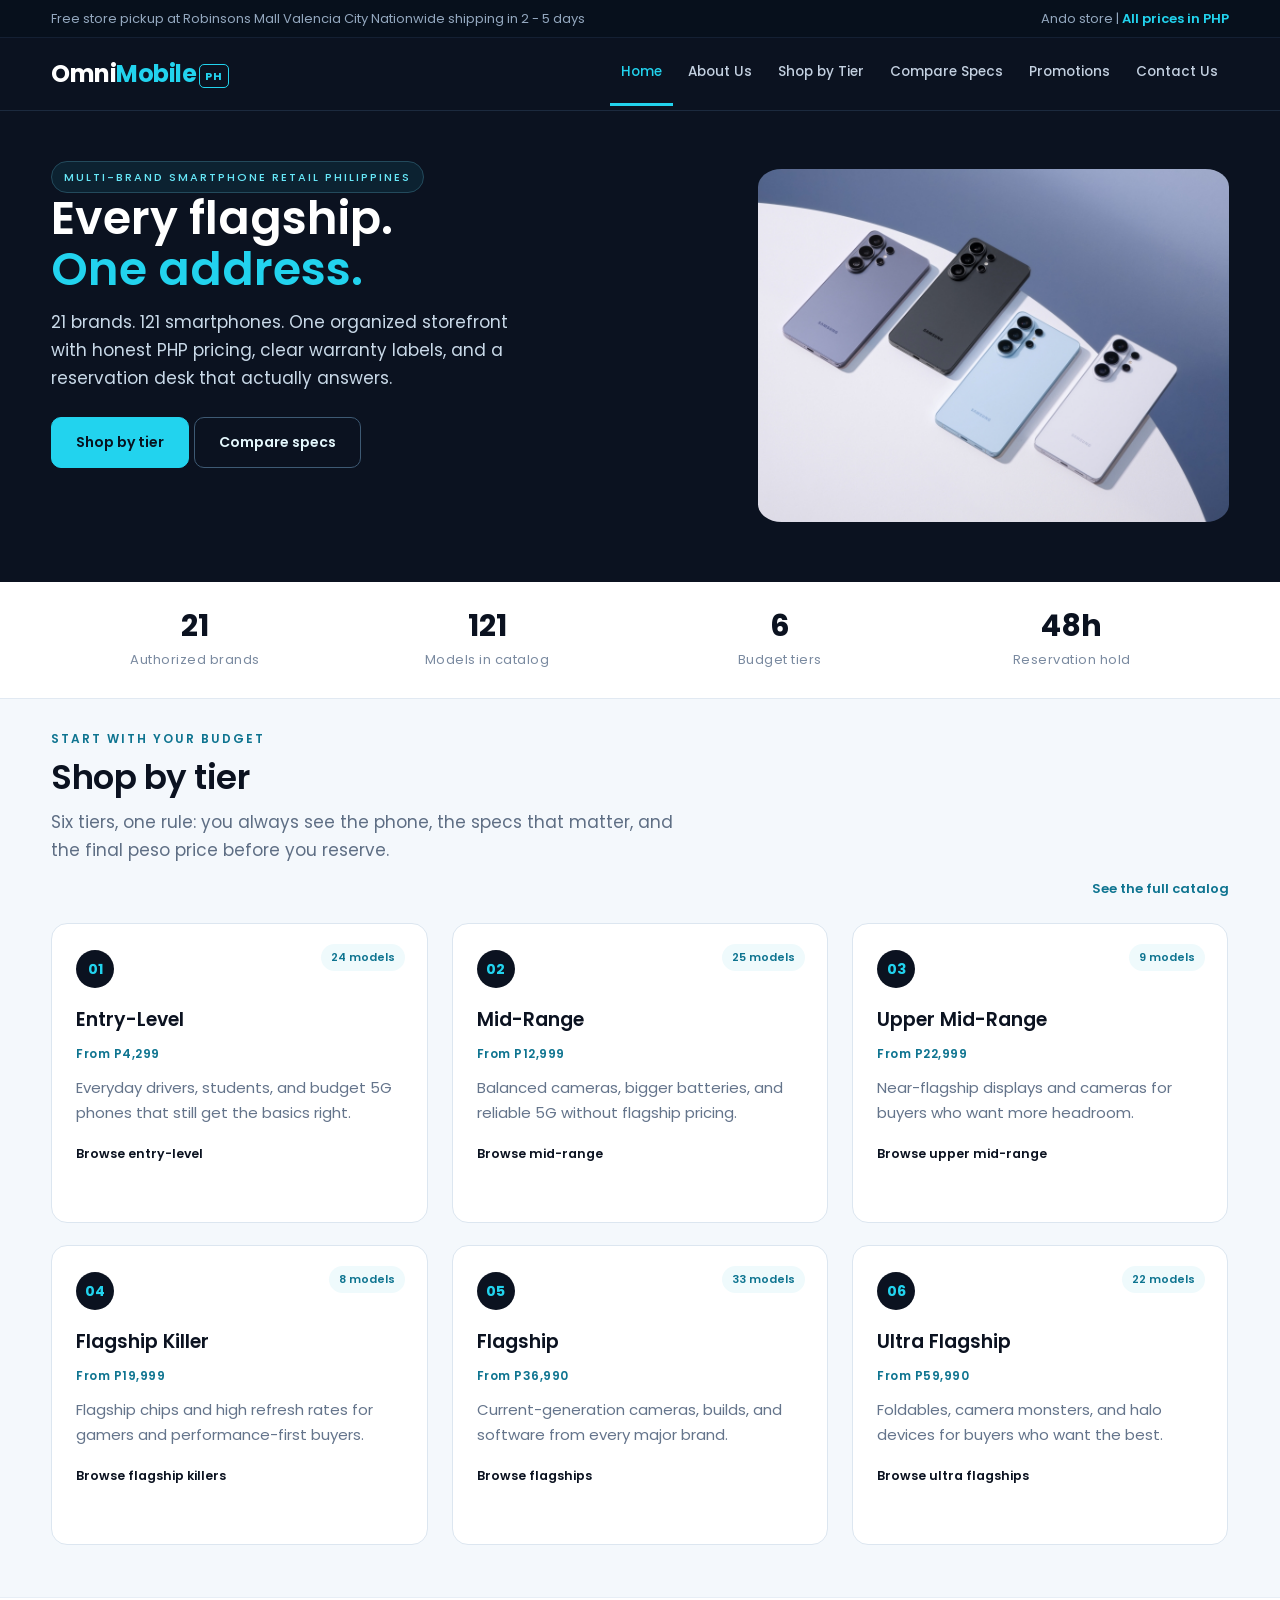
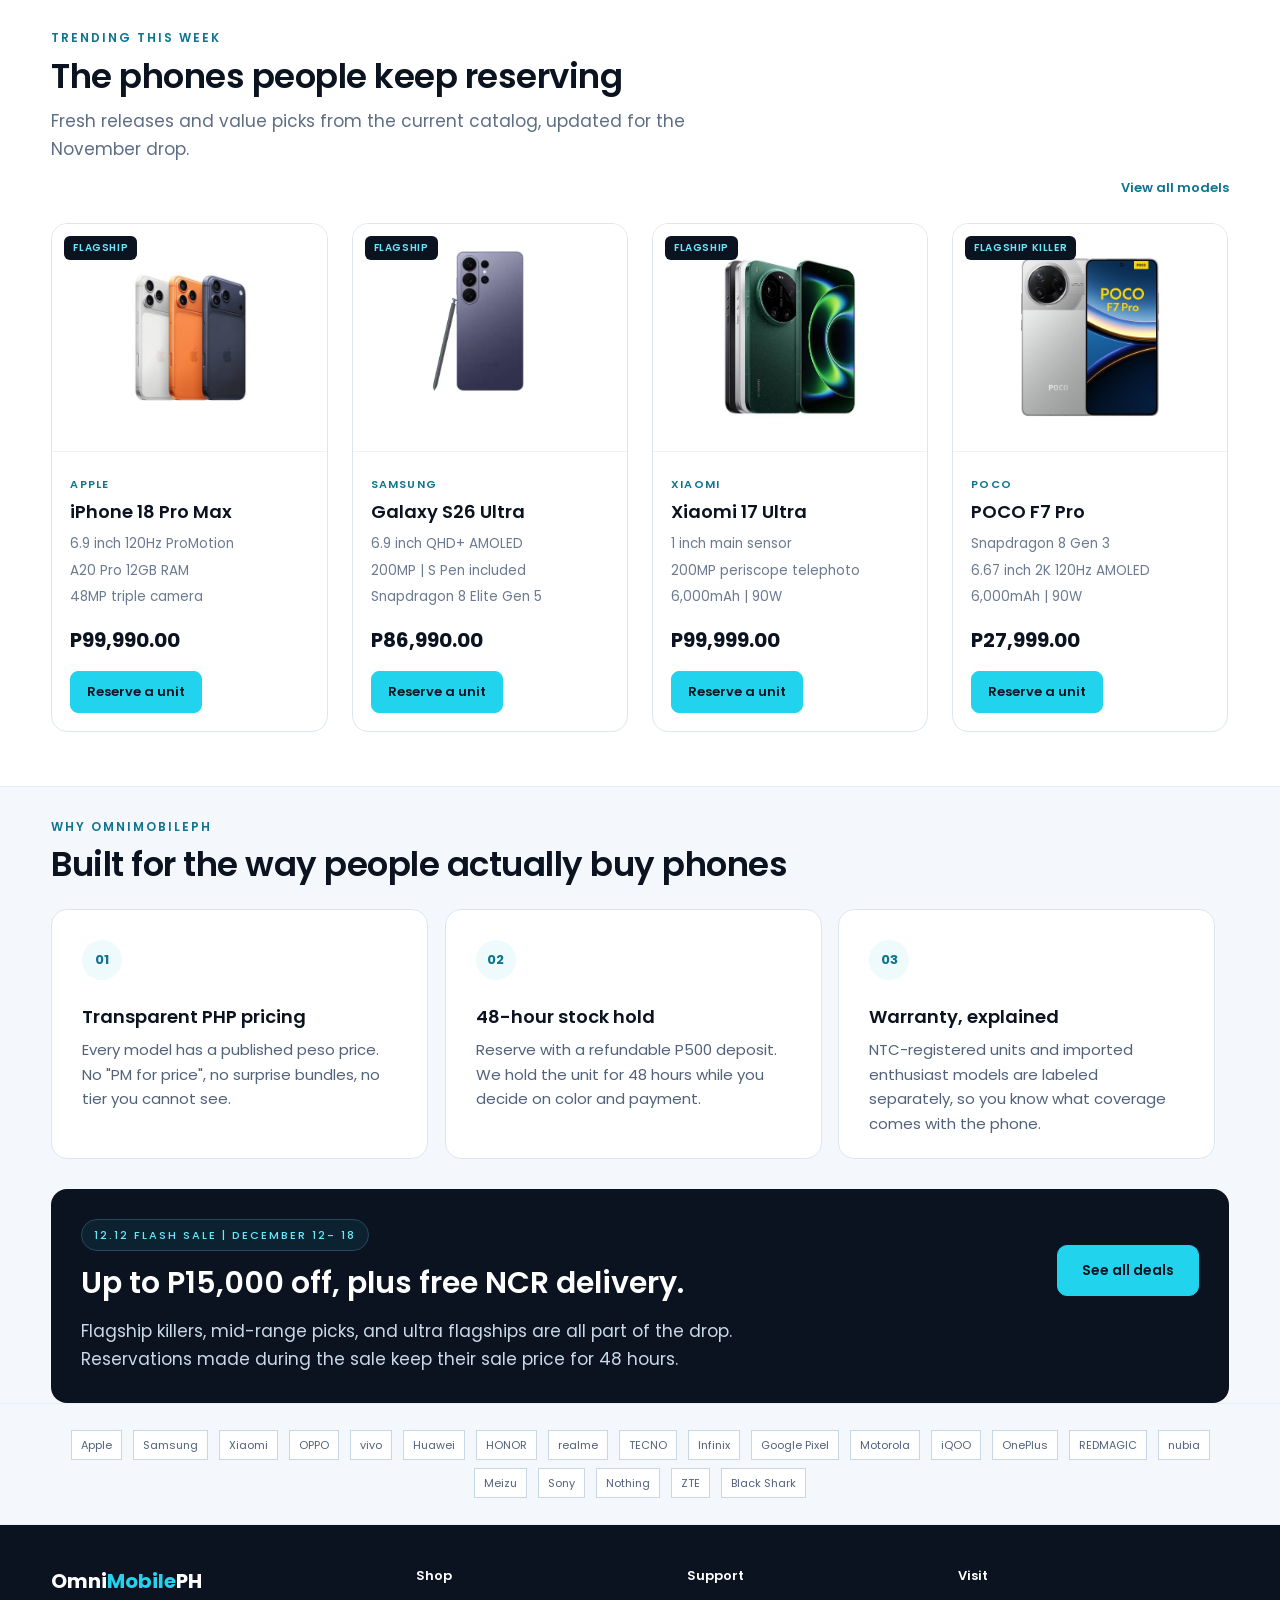
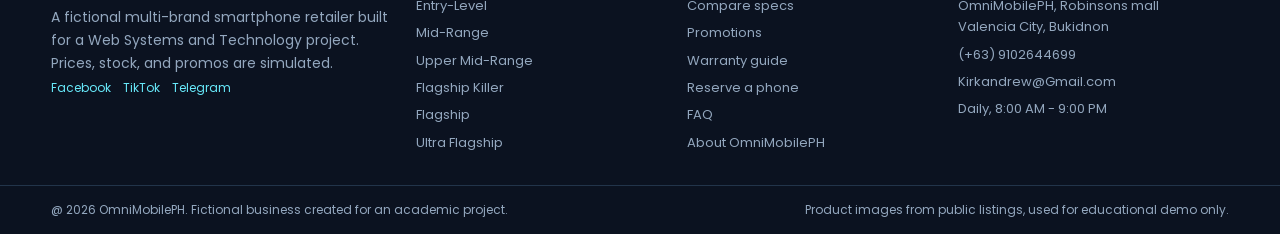
==== commit 53d667a5: "19th commit (fix link in footer)" ====
--- a/index.html
+++ b/index.html
@@ -288,7 +288,7 @@
             <p>A fictional multi-brand smartphone retailer built for a Web Systems and Technology project. Prices, stock, and promos are simulated.</p>
             <div class="footer-social">
                 <a href="https://www.facebook.com/ryukirk18">Facebook</a>
-                <a href="https://www.tiktok.com/@ryu.kirky">TikTok Shop</a>
+                <a href="https://www.tiktok.com/@ryu.kirky">TikTok</a>
                 <a href="https://t.me/ryukirkk">Telegram</a>
             </div>
         </div>
--- a/css/styles.css
+++ b/css/styles.css
@@ -692,6 +692,7 @@
     line-height: 1.15;
     letter-spacing: -0.6px;
 }
+
 /* About media sec*/
 .about-media {
     float: left;
@@ -745,7 +746,6 @@
     .feature {
         width: 48%;
         height: auto;
-        margin-right: 1%;
         margin-bottom: 16px;
     }
 
@@ -768,10 +768,11 @@
 @media (max-width: 768px) {
     .topbar .left, .topbar .right,
     .logo, .main-nav, .hero-copy,
-    .hero-visual, .feature,
-    .promo-copy, .promo-action,
-    .footer-col, .footer-col.brand-col,
-    .footer-bottom .left, .footer-bottom .right {
+    .hero-visual, .promo-copy,
+    .promo-action, .footer-col,
+    .footer-col.brand-col, .footer-bottom .left,
+    .footer-bottom .right, .about-media,
+    .about-copy {
         float: none;
         width: 100%;
         margin-right: 0;
@@ -787,6 +788,7 @@
     }
 
     .logo {
+        display: block;
         padding: 12px 0 6px;
         text-align: center;
     }
@@ -805,8 +807,26 @@
         padding: 36px 0 44px;
     }
 
+    .hero-copy {
+        text-align: center;
+    }
+
+    .eyebrow {
+        display: block;
+        width: fit-content;
+        margin: 0 auto 14px;
+        padding: 6px 14px;
+        font-size: 11px;
+        letter-spacing: 1px;
+    }
+
     .hero h1 {
         font-size: 32px;
+    }
+
+    .hero-copy p {
+        margin-left: auto;
+        margin-right: auto;
     }
 
     .hero-visual {
@@ -825,7 +845,7 @@
         margin-top: 10px;
     }
 
-    .section-head h2,.promo-copy h2, .page-hero h1 {
+    .section-head h2, .promo-copy h2, .page-hero h1 {
         font-size: 28px;
     }
 
@@ -836,6 +856,10 @@
         margin: 0 0 16px;
     }
 
+    .about-media {
+        margin-bottom: 18px;
+    }
+
     .promo-banner {
         padding: 20px;
     }
@@ -850,7 +874,7 @@
     }
 }
 
-/* Small Phones (480px and below) */
+/* Small Phones */
 @media (max-width: 480px) {
     .container {
         width: 94%;
